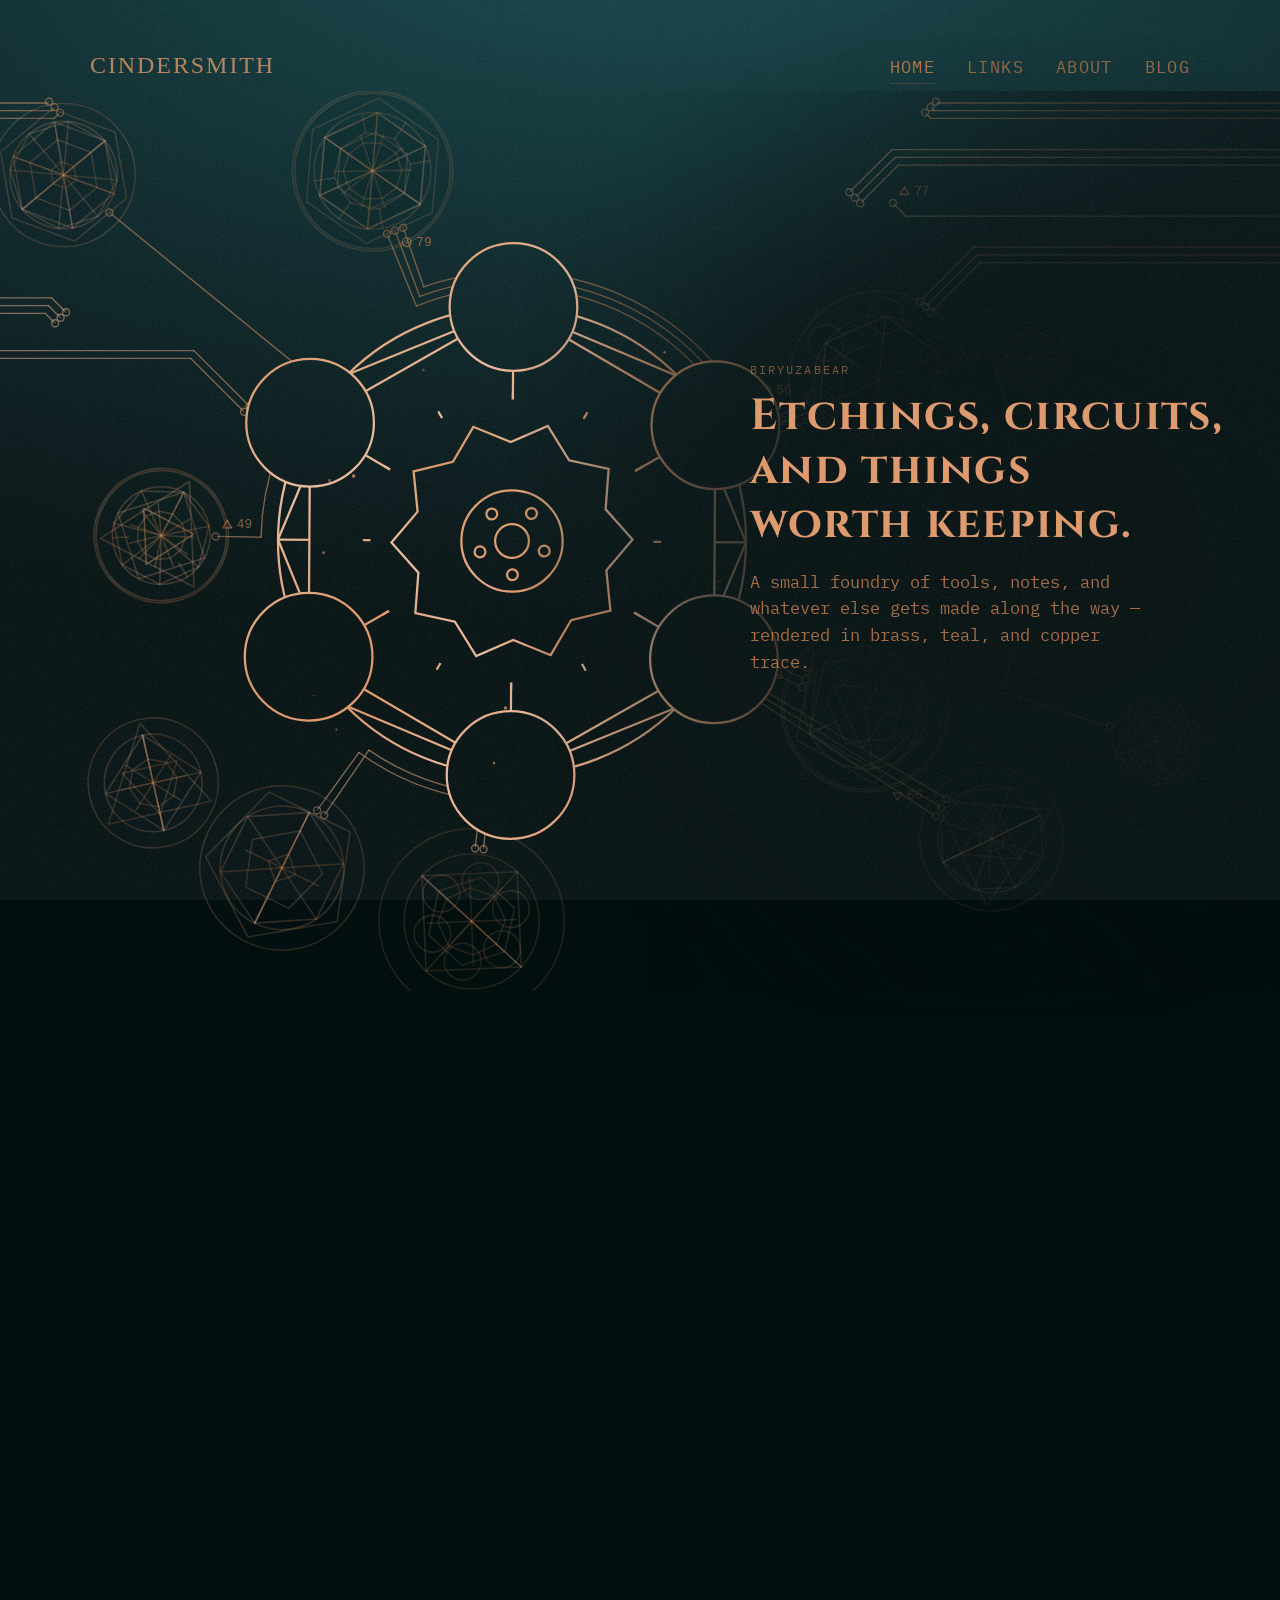
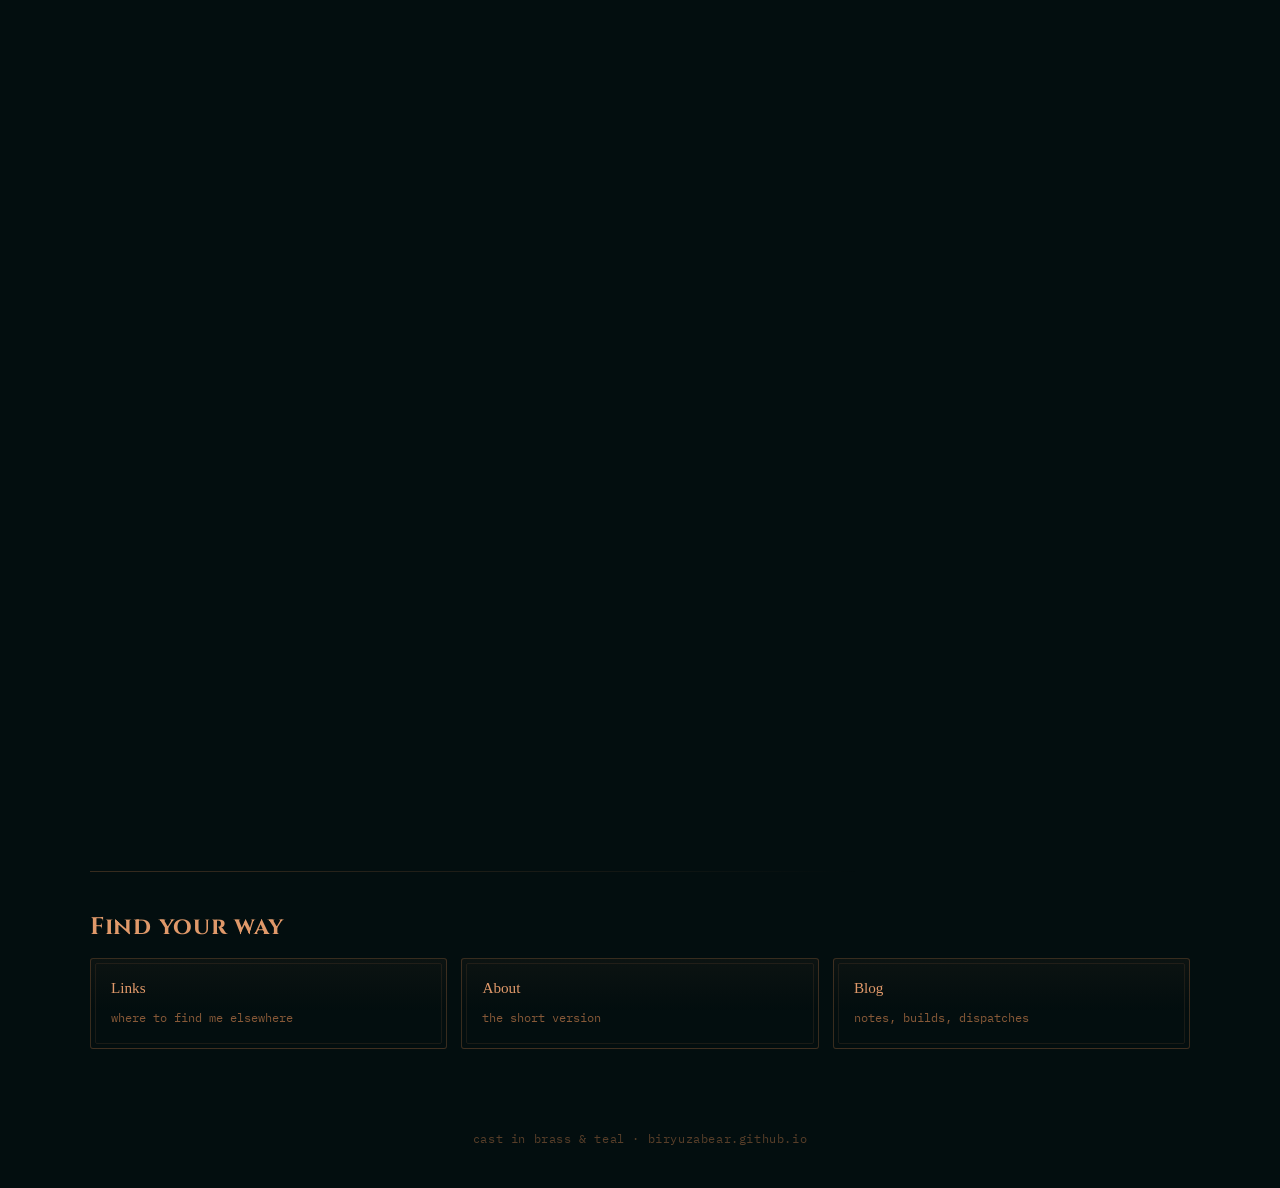
==== index.html @ c5524aaa "Add a blog post template and a worked example entry Post prose styles live in style.css so entries c" ====
<!doctype html>
<html lang="en">
<head>
<meta charset="utf-8">
<meta name="viewport" content="width=device-width, initial-scale=1">
<title>Cindersmith — biryuzabear</title>
<meta name="description" content="Personal site of biryuzabear — projects, links, and notes.">
<link rel="preconnect" href="https://fonts.googleapis.com">
<link rel="preconnect" href="https://fonts.gstatic.com" crossorigin>
<link href="https://fonts.googleapis.com/css2?family=Cinzel:wght@500;700&family=IBM+Plex+Mono:wght@400;500&display=swap" rel="stylesheet">
<link rel="stylesheet" href="assets/style.css?v=14">
<style>
  /* The stage is taller than the viewport and the plate sticks inside it, so
     there is room to scroll the animation in place before the page moves on. */
  .hero-stage {
    min-height: 210vh;
    margin: 0 calc(var(--gap) * -1);
    padding: 0 var(--gap);
  }
  .hero-wrap {
    position: sticky;
    top: 0;
    display: flex;
    flex-direction: column;
    justify-content: center;
    min-height: 100svh;
    padding-bottom: 1rem;
    gap: 0;
  }
  .hero {
    position: relative;
    height: min(46vh, 380px);
    margin: 0 calc(var(--gap) * -1) 0.25rem;
    order: -1;
  }
  .hero canvas { width: 100%; height: 100%; display: block; }
  .grid {
    display: grid;
    grid-template-columns: repeat(auto-fit, minmax(150px, 1fr));
    gap: 0.9rem;
    margin-top: 1rem;
  }
  .grid a.plate {
    text-decoration: none;
    color: var(--ink);
    display: block;
  }
  .grid a.plate .k {
    font-family: var(--font-display);
    color: var(--highlight);
    font-size: 0.95rem;
    display: block;
    margin-bottom: 0.25rem;
  }
  .grid a.plate .d {
    font-size: 0.78rem;
    opacity: 0.7;
  }

  @media (min-width: 900px) {
    /* The plate spans the full viewport width and the text sits on top of it,
       so the field reads as the page's ground, not a picture in a box. */
    .hero-stage {
      min-height: 260vh;
      margin: 0 calc(50% - 50vw);
      padding: 0;
    }
    .hero-wrap {
      position: sticky;
      top: 0;
      display: block;
      height: 100vh;
      min-height: 0;
      margin: 0;
      padding: 0 calc(50vw - var(--max-w) / 2);
    }
    .hero {
      order: 0;
      position: absolute;
      inset: 0;
      height: auto;
      margin: 0;
    }
    .hero::after {
      content: "";
      position: absolute;
      inset: 0;
      background: linear-gradient(90deg,
        rgba(3, 14, 15, 0) 50%,
        rgba(3, 14, 15, 0.18) 68%,
        rgba(3, 14, 15, 0.42) 80%,
        rgba(3, 14, 15, 0.62) 90%,
        rgba(3, 14, 15, 0.72) 100%);
      pointer-events: none;
    }
    .hero-text {
      position: relative;
      isolation: isolate;
      max-width: 30rem;
      margin-left: auto;
      padding: 30vh 0;
    }
    .hero-text::before {
      content: "";
      position: absolute;
      /* The box is deliberately far larger than the copy so the ellipse can
         reach full transparency inside it — otherwise the box edge clips the
         falloff and the scrim reads as a rectangle. */
      inset: -6vh -14rem;
      z-index: -1;
      pointer-events: none;
      background: radial-gradient(ellipse 62% 56% at 50% 50%,
        rgba(3, 14, 15, 0.95) 0%,
        rgba(3, 14, 15, 0.9) 32%,
        rgba(3, 14, 15, 0.62) 52%,
        rgba(3, 14, 15, 0.3) 68%,
        rgba(3, 14, 15, 0.1) 82%,
        rgba(3, 14, 15, 0) 94%);
    }
    h1 { font-size: clamp(2.2rem, 3.4vw, 3.2rem); }
    .lede { max-width: 40ch; font-size: 1.05rem; }
    .grid { grid-template-columns: repeat(3, 1fr); }
  }
</style>
</head>
<body>
<nav class="site-nav">
  <a class="mark" href="index.html">CINDERSMITH</a>
  <ul>
    <li><a href="index.html" aria-current="page">Home</a></li>
    <li><a href="links.html">Links</a></li>
    <li><a href="about.html">About</a></li>
    <li><a href="blog/index.html">Blog</a></li>
  </ul>
</nav>

<main>
  <div class="hero-stage" id="heroStage">
  <div class="hero-wrap">
    <div class="hero"><canvas id="sigilCanvas"></canvas></div>
    <div class="hero-text">
      <p class="eyebrow">biryuzabear</p>
      <h1>Etchings, circuits, and things worth keeping.</h1>
      <p class="lede">A small foundry of tools, notes, and whatever else gets made along the way — rendered in brass, teal, and copper trace.</p>
    </div>
  </div>
  </div>

  <hr class="trace-rule">

  <h2>Find your way</h2>
  <div class="grid">
    <a class="plate" href="links.html"><span class="k">Links</span><span class="d">where to find me elsewhere</span></a>
    <a class="plate" href="about.html"><span class="k">About</span><span class="d">the short version</span></a>
    <a class="plate" href="blog/index.html"><span class="k">Blog</span><span class="d">notes, builds, dispatches</span></a>
  </div>
</main>

<footer class="site-foot">cast in brass &amp; teal · biryuzabear.github.io</footer>

<script src="assets/sigil.js?v=14"></script>
<script>
  const canvas = document.getElementById("sigilCanvas");
  const seed = Math.floor(Math.random() * 100000);
  const styles = getComputedStyle(document.documentElement);
  const ink = styles.getPropertyValue("--ink").trim();
  const highlight = styles.getPropertyValue("--highlight").trim();
  Cindersmith.createSigilField(canvas, (w) => {
    const wide = w >= 900;
    return {
      seed, ink, highlight,
      satellites: wide ? 7 : 6,
      scatter: wide ? 5 : 2,
      edges: wide ? 7 : 4,
      labels: wide ? 9 : 5,
      coreScale: wide ? 0.26 : 0.28,
      cxFrac: wide ? 0.4 : 0.5,
    };
  }, {
    stage: document.getElementById("heroStage"),
    turns: () => (window.innerWidth >= 900 ? 2 : 1),
  });
</script>
</body>
</html>
---- assets/style.css ----
@font-face {
  font-family: "Cinzel";
  src: local("Cinzel");
  font-display: swap;
}

:root {
  --ink: #c17a4a;
  --paper: #0d3438;
  --void: #061a1c;
  --backdrop: #030e0f;
  --highlight: #e0996a;
  --line: rgba(193, 122, 74, 0.28);
  --font-display: "Cinzel", "Iowan Old Style", Georgia, serif;
  --font-mono: "IBM Plex Mono", ui-monospace, "SF Mono", Menlo, monospace;
  --max-w: 780px;
  --gap: clamp(1.25rem, 4vw, 2.5rem);
}

@media (min-width: 900px) {
  :root { --max-w: 1180px; }
  body { font-size: 17px; }
}

* { box-sizing: border-box; }

html {
  background: var(--backdrop);
}

body {
  margin: 0;
  min-height: 100vh;
  color: var(--ink);
  font-family: var(--font-mono);
  font-size: 16px;
  line-height: 1.6;
}

main {
  max-width: var(--max-w);
  margin: 0 auto;
  padding: 0 var(--gap) calc(var(--gap) * 2);
}

a {
  color: var(--highlight);
  text-decoration-color: var(--line);
  text-underline-offset: 3px;
}
a:hover, a:focus-visible { text-decoration-color: var(--highlight); }

/* ---- nav ---- */
.site-nav {
  max-width: var(--max-w);
  margin: 0 auto;
  padding: var(--gap) var(--gap) 0;
  display: flex;
  align-items: baseline;
  justify-content: space-between;
  gap: 1rem;
  flex-wrap: wrap;
}
.site-nav .mark {
  font-family: var(--font-display);
  font-size: 1.35rem;
  letter-spacing: 0.08em;
  color: var(--highlight);
  text-decoration: none;
  white-space: nowrap;
}
.site-nav ul {
  display: flex;
  gap: 1.6rem;
  list-style: none;
  margin: 0;
  padding: 0;
  flex-wrap: wrap;
}
.site-nav a {
  font-size: 1rem;
  letter-spacing: 0.08em;
  text-transform: uppercase;
  text-decoration: none;
  color: var(--ink);
  opacity: 0.8;
  border-bottom: 1px solid transparent;
  padding: 0.35rem 0;
}
@media (min-width: 900px) {
  .site-nav .mark { font-size: 1.5rem; }
  .site-nav a { font-size: 1.05rem; }
  .site-nav ul { gap: 2rem; }
}
.site-nav a:hover, .site-nav a[aria-current="page"] {
  opacity: 1;
  border-bottom-color: var(--line);
}

/* ---- headings ---- */
h1, h2, h3 {
  font-family: var(--font-display);
  color: var(--highlight);
  letter-spacing: 0.03em;
  line-height: 1.25;
  text-wrap: balance;
}
h1 { font-size: clamp(1.7rem, 6vw, 2.6rem); margin: 0 0 0.4rem; }
h2 { font-size: clamp(1.15rem, 4vw, 1.5rem); margin: 2.5rem 0 0.75rem; }

.eyebrow {
  font-size: 0.72rem;
  letter-spacing: 0.18em;
  text-transform: uppercase;
  color: var(--ink);
  opacity: 0.6;
  margin: 0 0 0.6rem;
}

.lede {
  color: var(--ink);
  opacity: 0.85;
  max-width: 46ch;
}

/* ---- etched divider ---- */
.trace-rule {
  border: 0;
  height: 1px;
  margin: 2.5rem 0;
  background: linear-gradient(90deg, var(--line) 0%, transparent 70%);
}

/* ---- plate: shared card surface ---- */
.plate {
  position: relative;
  border: 1px solid var(--line);
  border-radius: 3px;
  padding: 1.1rem 1.25rem;
  background: linear-gradient(180deg, rgba(193,122,74,0.05), transparent 60%);
}
.plate::before {
  content: "";
  position: absolute;
  inset: 4px;
  border: 1px solid rgba(193,122,74,0.12);
  border-radius: 2px;
  pointer-events: none;
}

/* ---- post: shared by every entry in blog/ ---- */
.post-meta {
  font-size: 0.72rem;
  letter-spacing: 0.14em;
  text-transform: uppercase;
  opacity: 0.5;
  margin: 0 0 0.6rem;
}
.post-dek {
  font-size: 1.02rem;
  opacity: 0.8;
  max-width: 52ch;
  margin: 0.6rem 0 0;
}

.post {
  max-width: 68ch;
  margin-top: 2rem;
}
.post p, .post ul, .post ol { margin: 0 0 1.1rem; opacity: 0.9; }
.post h2 { font-size: clamp(1.1rem, 3vw, 1.35rem); margin: 2.2rem 0 0.7rem; }
.post h3 { font-size: 1rem; margin: 1.8rem 0 0.5rem; }
.post ul, .post ol { padding-left: 1.2rem; }
.post li { margin-bottom: 0.35rem; }
.post strong { color: var(--highlight); font-weight: 500; }

.post blockquote {
  margin: 1.5rem 0;
  padding-left: 1.1rem;
  border-left: 1px solid var(--line);
  opacity: 0.75;
}
.post blockquote p:last-child { margin-bottom: 0; }

.post code {
  font-size: 0.85em;
  color: var(--highlight);
  background: rgba(193, 122, 74, 0.08);
  padding: 0.1em 0.36em;
  border-radius: 2px;
}
.post pre {
  margin: 1.4rem 0;
  padding: 1rem 1.1rem;
  overflow-x: auto;
  font-size: 0.8rem;
  line-height: 1.7;
  border: 1px solid var(--line);
  border-radius: 3px;
  background: rgba(6, 26, 28, 0.55);
}
.post pre code { background: none; padding: 0; color: var(--ink); }

.post figure { margin: 1.6rem 0; }
.post img { max-width: 100%; height: auto; display: block; border-radius: 3px; }
.post figcaption { font-size: 0.75rem; opacity: 0.5; margin-top: 0.5rem; }

.tags {
  display: flex;
  flex-wrap: wrap;
  gap: 0.5rem;
  list-style: none;
  margin: 2rem 0 0;
  padding: 0;
}
.tags li {
  font-size: 0.68rem;
  letter-spacing: 0.1em;
  text-transform: uppercase;
  border: 1px solid var(--line);
  border-radius: 2px;
  padding: 0.18rem 0.55rem;
  opacity: 0.65;
}

.post-foot {
  display: flex;
  justify-content: space-between;
  gap: 1rem;
  flex-wrap: wrap;
  margin-top: 2.5rem;
}
.post-foot a {
  font-size: 0.78rem;
  letter-spacing: 0.1em;
  text-transform: uppercase;
  text-decoration: none;
}

footer.site-foot {
  max-width: var(--max-w);
  margin: 0 auto;
  padding: 0 var(--gap) var(--gap);
  font-size: 0.75rem;
  letter-spacing: 0.05em;
  color: var(--ink);
  opacity: 0.45;
  text-align: center;
}

@media (max-width: 480px) {
  .site-nav { padding-top: 1.25rem; }
  .site-nav ul { gap: 0.9rem; }
}

/* Ground and grain are both fixed layers rather than body backgrounds:
   `background-attachment: fixed` is unreliable on iOS Safari, and a blend mode
   with no backdrop to composite against paints a flat rectangle. */
body::before {
  content: "";
  position: fixed;
  inset: 0;
  z-index: -1;
  pointer-events: none;
  background:
    radial-gradient(ellipse 140% 90% at 50% -10%,
      #12484d 0%,
      var(--paper) 26%,
      #092528 46%,
      #061a1c 64%,
      var(--backdrop) 88%,
      var(--backdrop) 100%);
}

body::after {
  content: "";
  position: fixed;
  inset: 0;
  z-index: 60;
  pointer-events: none;
  opacity: 0.28;
  background-image: url("data:image/svg+xml,%3Csvg xmlns='http://www.w3.org/2000/svg' width='180' height='180'%3E%3Cfilter id='n'%3E%3CfeTurbulence type='fractalNoise' baseFrequency='0.85' numOctaves='3' stitchTiles='stitch'/%3E%3CfeColorMatrix type='saturate' values='0'/%3E%3C/filter%3E%3Crect width='180' height='180' filter='url(%23n)' opacity='0.42'/%3E%3C/svg%3E");
  background-size: 180px 180px;
}

@media (prefers-reduced-motion: reduce) {
  body::after { opacity: 0.22; }
}
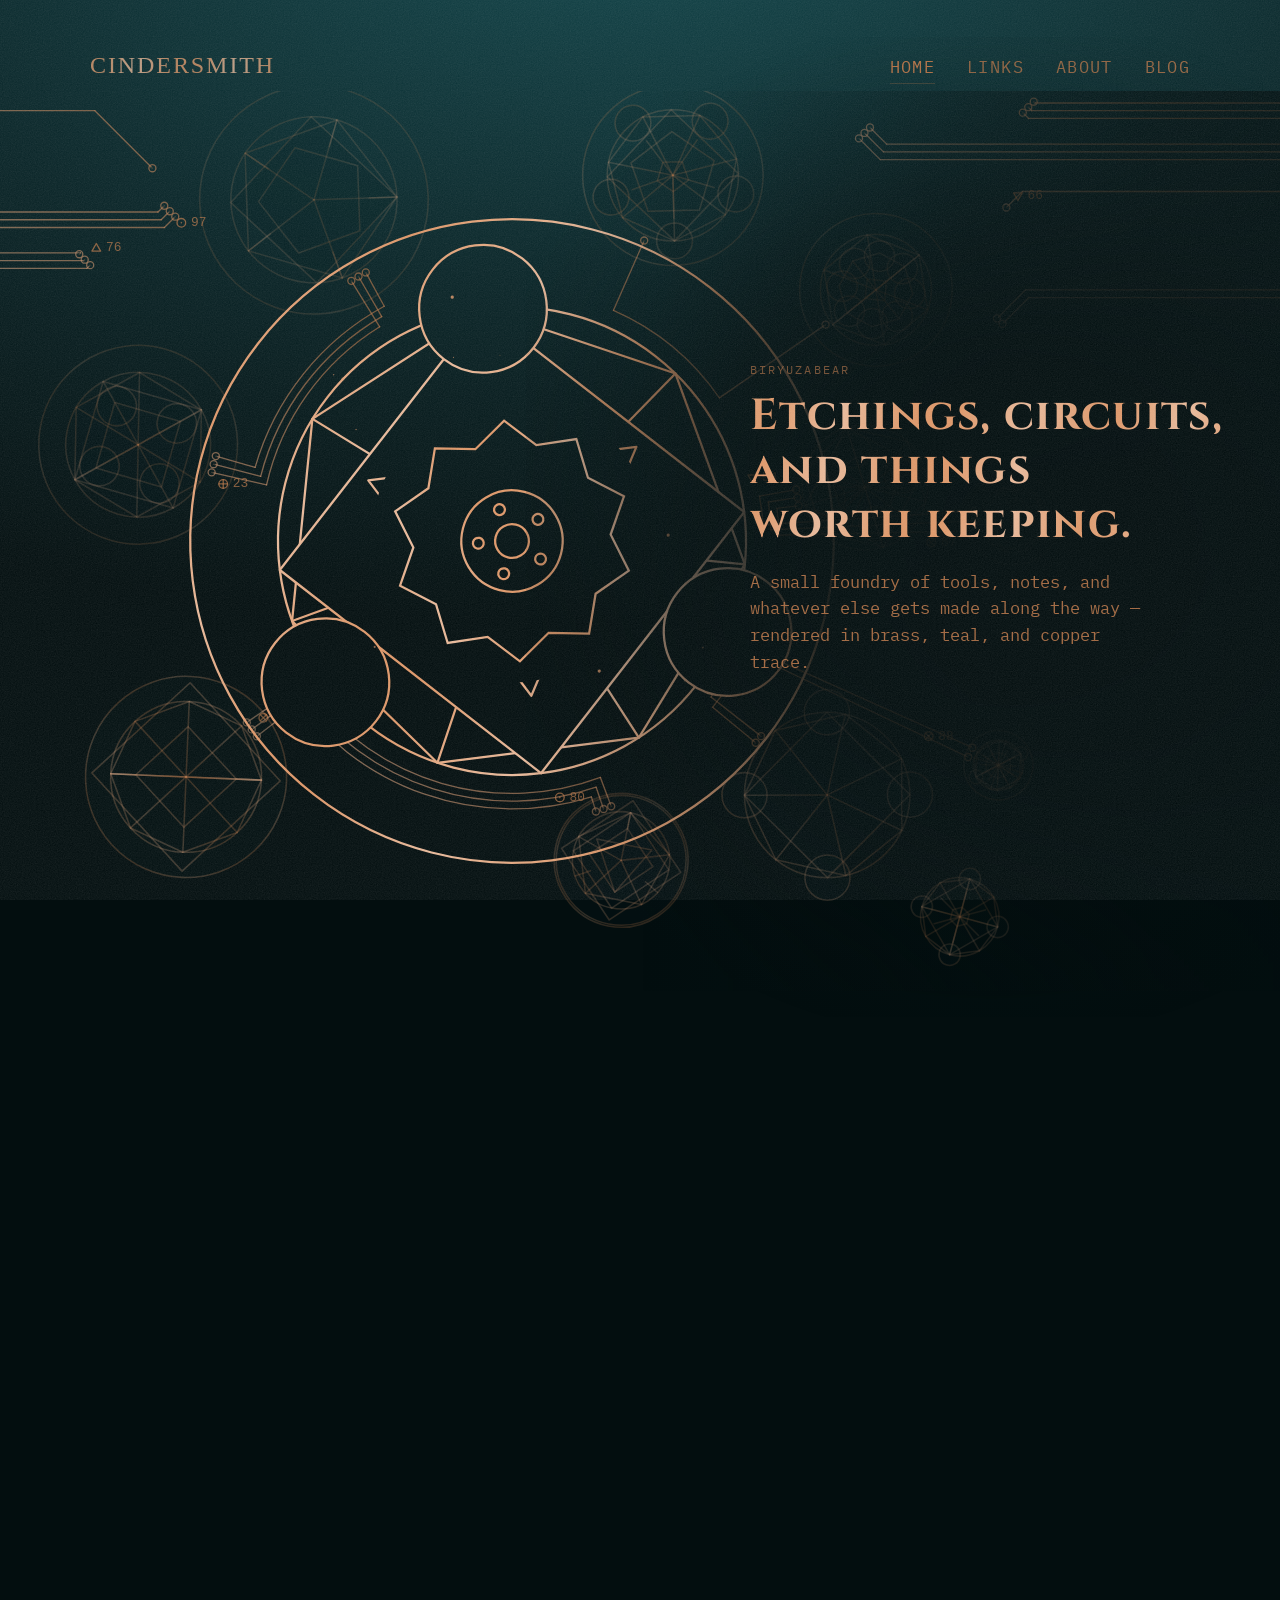
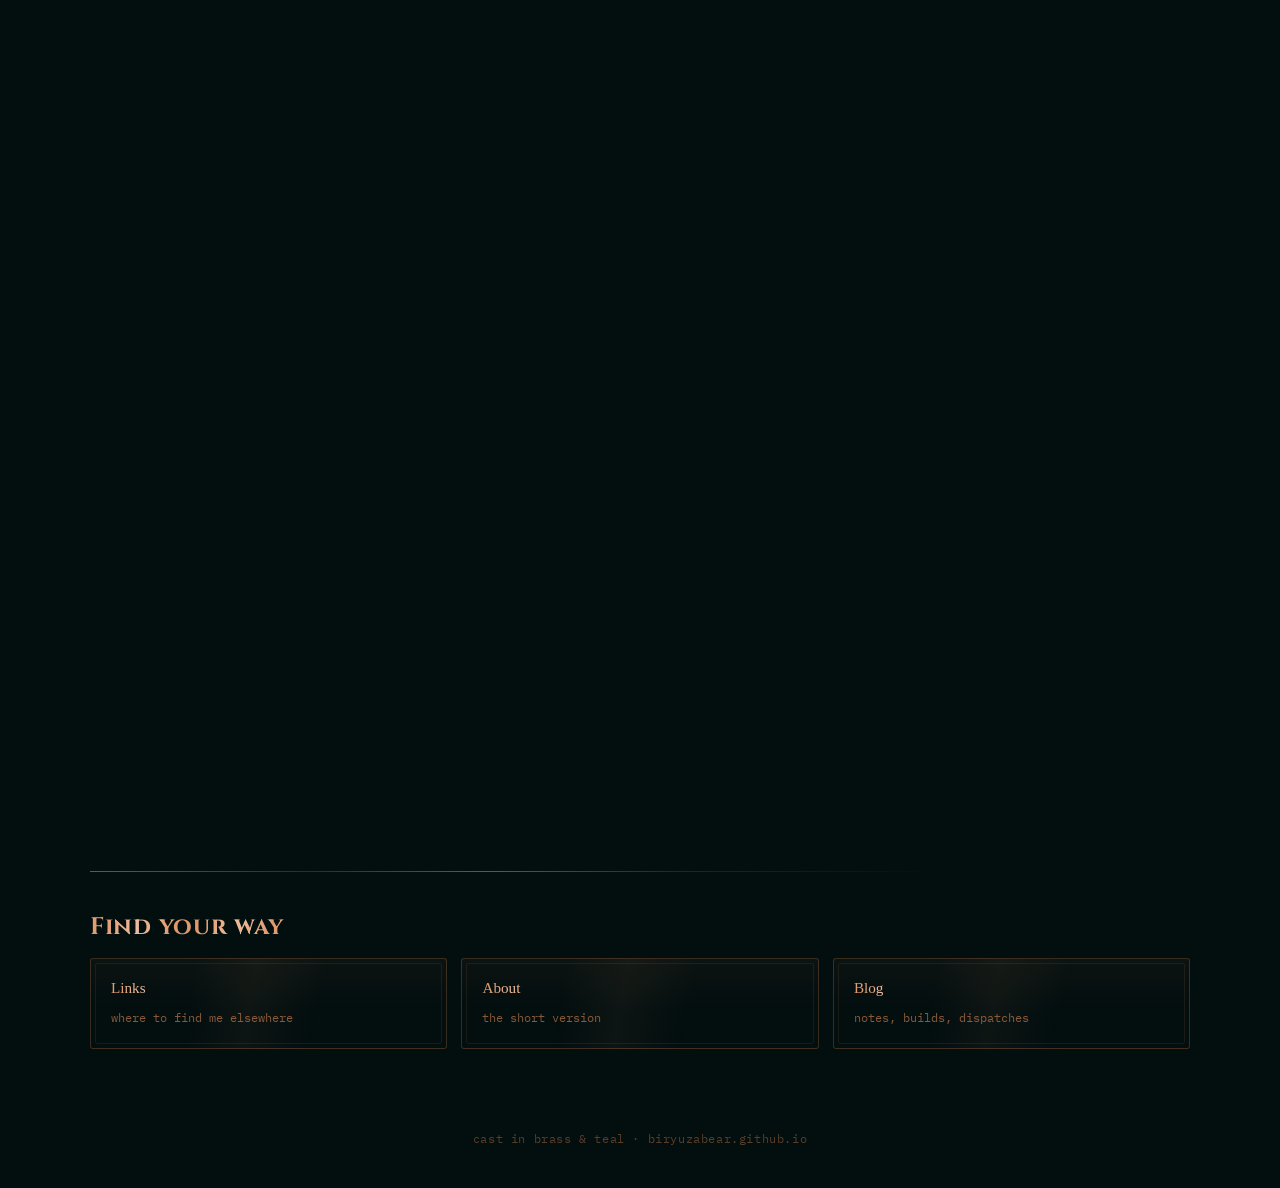
==== commit 2a49701b: "Give headings a metallic sheen, matching the sigil's own ramp h1/h2/h3, the nav mark, and .metal spa" ====
--- a/index.html
+++ b/index.html
@@ -8,7 +8,7 @@
 <link rel="preconnect" href="https://fonts.googleapis.com">
 <link rel="preconnect" href="https://fonts.gstatic.com" crossorigin>
 <link href="https://fonts.googleapis.com/css2?family=Cinzel:wght@500;700&family=IBM+Plex+Mono:wght@400;500&display=swap" rel="stylesheet">
-<link rel="stylesheet" href="assets/style.css?v=14">
+<link rel="stylesheet" href="assets/style.css?v=15">
 <style>
   /* The stage is taller than the viewport and the plate sticks inside it, so
      there is room to scroll the animation in place before the page moves on. */
@@ -47,7 +47,6 @@
   }
   .grid a.plate .k {
     font-family: var(--font-display);
-    color: var(--highlight);
     font-size: 0.95rem;
     display: block;
     margin-bottom: 0.25rem;
@@ -150,15 +149,15 @@
 
   <h2>Find your way</h2>
   <div class="grid">
-    <a class="plate" href="links.html"><span class="k">Links</span><span class="d">where to find me elsewhere</span></a>
-    <a class="plate" href="about.html"><span class="k">About</span><span class="d">the short version</span></a>
-    <a class="plate" href="blog/index.html"><span class="k">Blog</span><span class="d">notes, builds, dispatches</span></a>
+    <a class="plate" href="links.html"><span class="k metal">Links</span><span class="d">where to find me elsewhere</span></a>
+    <a class="plate" href="about.html"><span class="k metal">About</span><span class="d">the short version</span></a>
+    <a class="plate" href="blog/index.html"><span class="k metal">Blog</span><span class="d">notes, builds, dispatches</span></a>
   </div>
 </main>
 
 <footer class="site-foot">cast in brass &amp; teal · biryuzabear.github.io</footer>
 
-<script src="assets/sigil.js?v=14"></script>
+<script src="assets/sigil.js?v=15"></script>
 <script>
   const canvas = document.getElementById("sigilCanvas");
   const seed = Math.floor(Math.random() * 100000);
--- a/assets/style.css
+++ b/assets/style.css
@@ -15,6 +15,27 @@
   --font-mono: "IBM Plex Mono", ui-monospace, "SF Mono", Menlo, monospace;
   --max-w: 780px;
   --gap: clamp(1.25rem, 4vw, 2.5rem);
+
+  /* Same two-band ramp the canvas paints with (metallicGradient in sigil.js):
+     warm at the ends, the base colour between, a sheen at each band centre. */
+  --metal-highlight: linear-gradient(100deg,
+    rgb(227, 163, 121) 0%,
+    #e0996a 6.25%,
+    rgb(235, 188, 157) 25%,
+    #e0996a 43.75%,
+    #e0996a 56.25%,
+    rgb(235, 188, 157) 75%,
+    #e0996a 93.75%,
+    rgb(227, 163, 121) 100%);
+  --metal-ink: linear-gradient(100deg,
+    rgb(199, 134, 90) 0%,
+    #c17a4a 6.25%,
+    rgb(212, 162, 128) 25%,
+    #c17a4a 43.75%,
+    #c17a4a 56.25%,
+    rgb(212, 162, 128) 75%,
+    #c17a4a 93.75%,
+    rgb(199, 134, 90) 100%);
 }
 
 @media (min-width: 900px) {
@@ -105,6 +126,19 @@
   line-height: 1.25;
   text-wrap: balance;
 }
+
+/* The ramp is tiled at a type-relative width rather than stretched to the box,
+   so the sheen lands on the glyphs whether the heading is one word or a line. */
+@supports (background-clip: text) or (-webkit-background-clip: text) {
+  h1, h2, h3, .site-nav .mark, .metal {
+    background-image: var(--metal-highlight);
+    background-size: 8em 100%;
+    -webkit-background-clip: text;
+    background-clip: text;
+    color: transparent;
+  }
+  .metal-ink { background-image: var(--metal-ink); }
+}
 h1 { font-size: clamp(1.7rem, 6vw, 2.6rem); margin: 0 0 0.4rem; }
 h2 { font-size: clamp(1.15rem, 4vw, 1.5rem); margin: 2.5rem 0 0.75rem; }
 
@@ -128,7 +162,12 @@
   border: 0;
   height: 1px;
   margin: 2.5rem 0;
-  background: linear-gradient(90deg, var(--line) 0%, transparent 70%);
+  background: linear-gradient(90deg,
+    rgba(224, 153, 106, 0.5) 0%,
+    rgba(193, 122, 74, 0.26) 20%,
+    rgba(235, 188, 157, 0.42) 36%,
+    rgba(193, 122, 74, 0.2) 54%,
+    transparent 78%);
 }
 
 /* ---- plate: shared card surface ---- */
@@ -137,7 +176,9 @@
   border: 1px solid var(--line);
   border-radius: 3px;
   padding: 1.1rem 1.25rem;
-  background: linear-gradient(180deg, rgba(193,122,74,0.05), transparent 60%);
+  background:
+    linear-gradient(100deg, transparent 28%, rgba(224,153,106,0.05) 45%, transparent 64%),
+    linear-gradient(180deg, rgba(193,122,74,0.05), transparent 60%);
 }
 .plate::before {
   content: "";
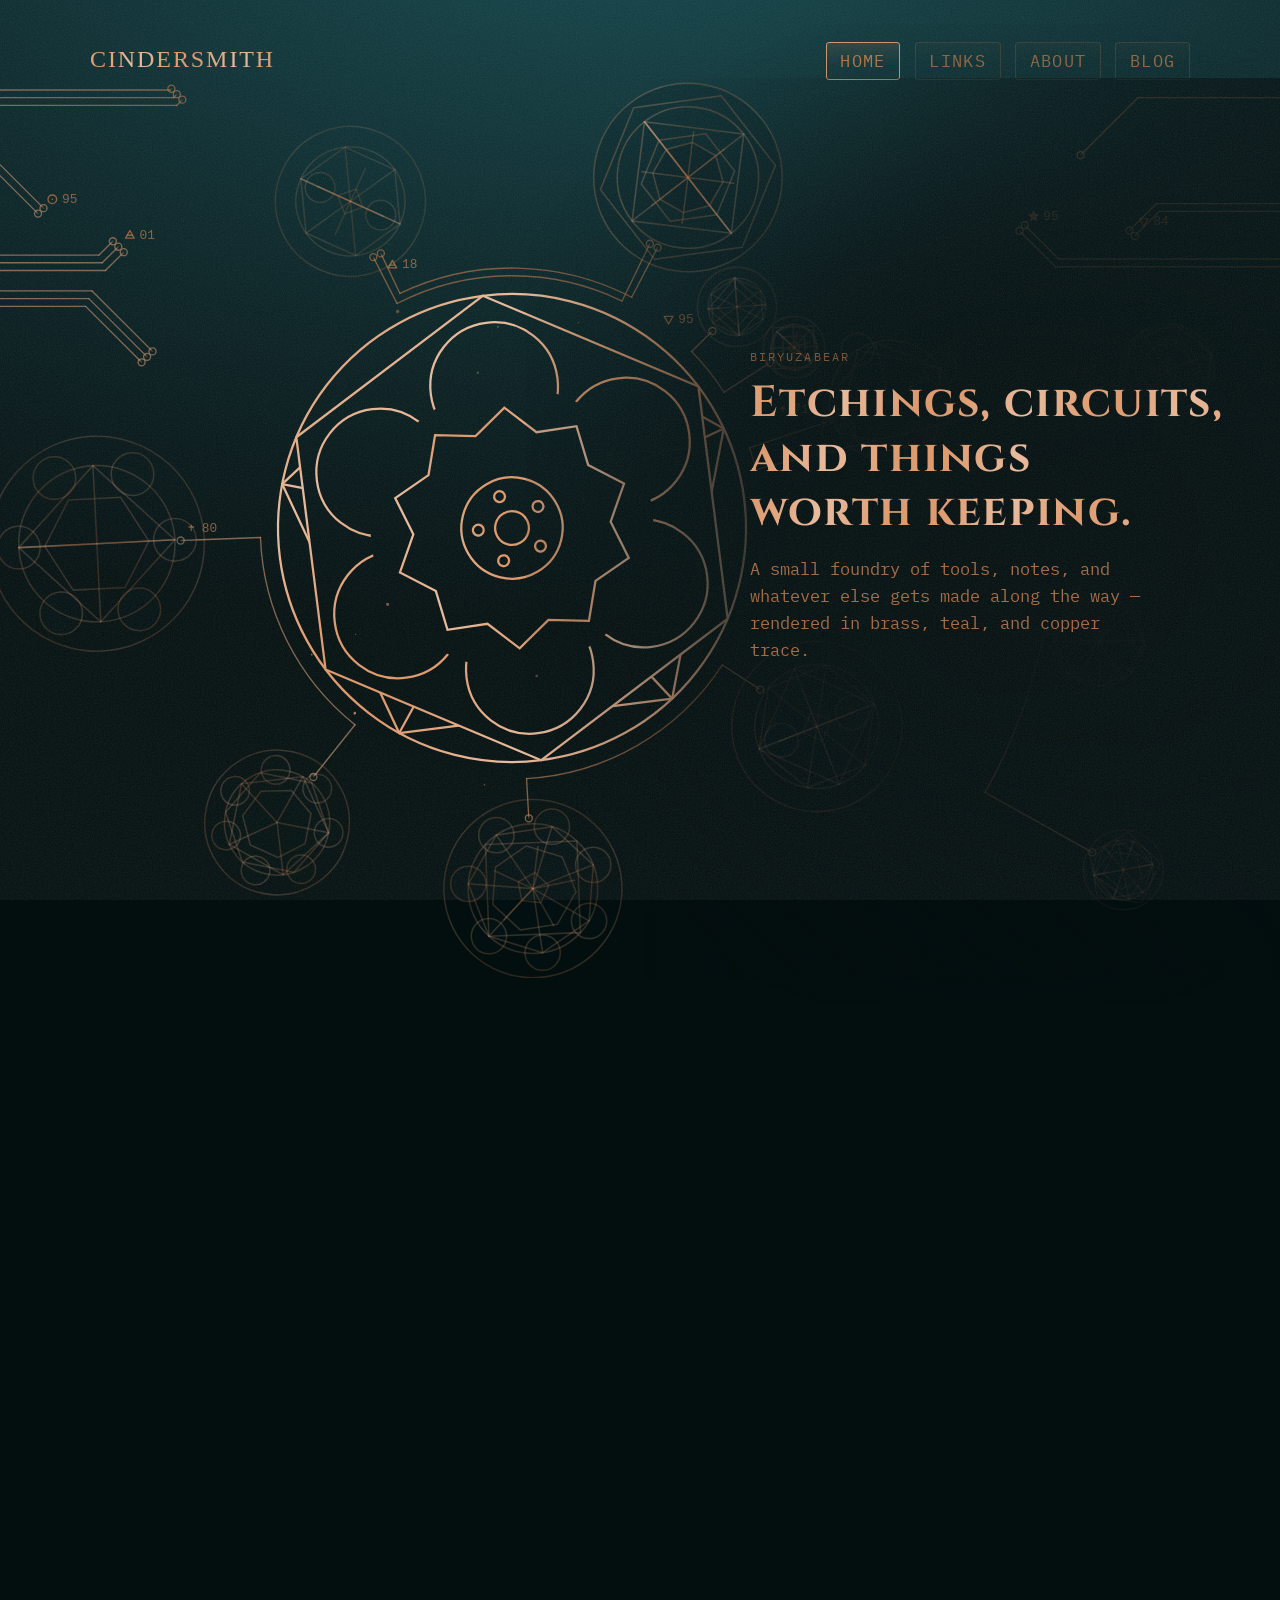
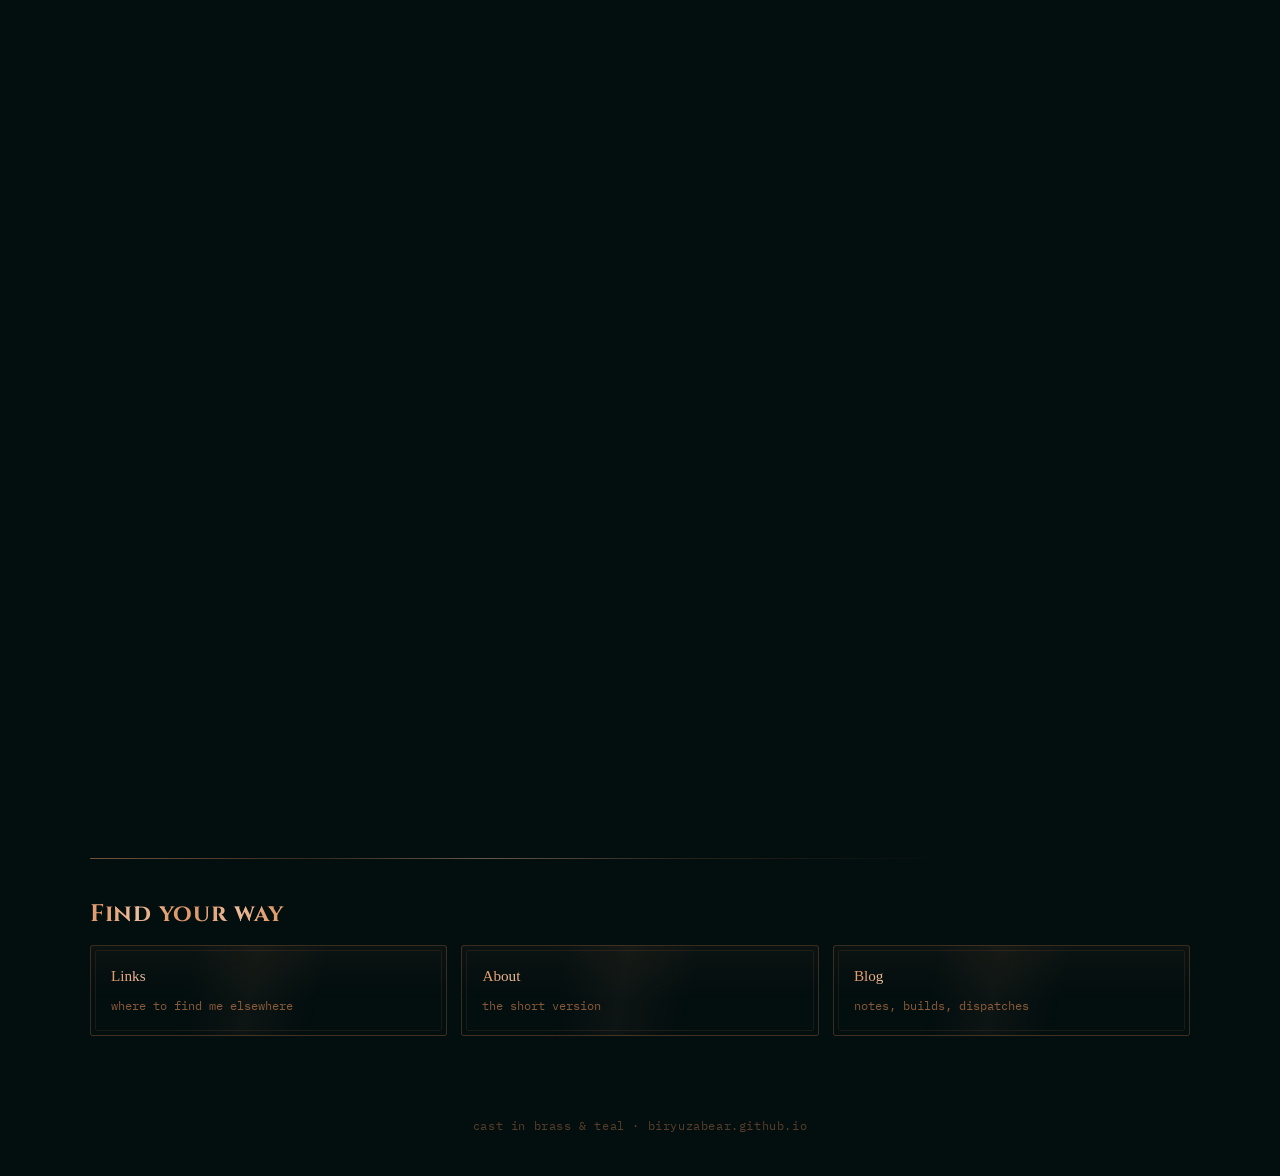
==== commit a2d808f0: "Box the nav links so they read as etched plate buttons They were nearly invisible against the ground" ====
--- a/index.html
+++ b/index.html
@@ -8,7 +8,7 @@
 <link rel="preconnect" href="https://fonts.googleapis.com">
 <link rel="preconnect" href="https://fonts.gstatic.com" crossorigin>
 <link href="https://fonts.googleapis.com/css2?family=Cinzel:wght@500;700&family=IBM+Plex+Mono:wght@400;500&display=swap" rel="stylesheet">
-<link rel="stylesheet" href="assets/style.css?v=15">
+<link rel="stylesheet" href="assets/style.css?v=16">
 <style>
   /* The stage is taller than the viewport and the plate sticks inside it, so
      there is room to scroll the animation in place before the page moves on. */
@@ -157,7 +157,7 @@
 
 <footer class="site-foot">cast in brass &amp; teal · biryuzabear.github.io</footer>
 
-<script src="assets/sigil.js?v=15"></script>
+<script src="assets/sigil.js?v=16"></script>
 <script>
   const canvas = document.getElementById("sigilCanvas");
   const seed = Math.floor(Math.random() * 100000);
--- a/assets/style.css
+++ b/assets/style.css
@@ -92,30 +92,33 @@
 }
 .site-nav ul {
   display: flex;
-  gap: 1.6rem;
+  gap: 0.6rem;
   list-style: none;
   margin: 0;
   padding: 0;
   flex-wrap: wrap;
 }
-.site-nav a {
+.site-nav ul a {
   font-size: 1rem;
   letter-spacing: 0.08em;
   text-transform: uppercase;
   text-decoration: none;
   color: var(--ink);
   opacity: 0.8;
-  border-bottom: 1px solid transparent;
-  padding: 0.35rem 0;
+  border: 1px solid var(--line);
+  border-radius: 3px;
+  padding: 0.4rem 0.7rem;
+  background: linear-gradient(180deg, rgba(193,122,74,0.06), transparent 65%);
 }
 @media (min-width: 900px) {
   .site-nav .mark { font-size: 1.5rem; }
-  .site-nav a { font-size: 1.05rem; }
-  .site-nav ul { gap: 2rem; }
-}
-.site-nav a:hover, .site-nav a[aria-current="page"] {
+  .site-nav ul a { font-size: 1.05rem; padding: 0.45rem 0.85rem; }
+  .site-nav ul { gap: 0.9rem; }
+}
+.site-nav ul a:hover, .site-nav ul a[aria-current="page"] {
   opacity: 1;
-  border-bottom-color: var(--line);
+  border-color: var(--highlight);
+  background: linear-gradient(180deg, rgba(224,153,106,0.14), transparent 65%);
 }
 
 /* ---- headings ---- */
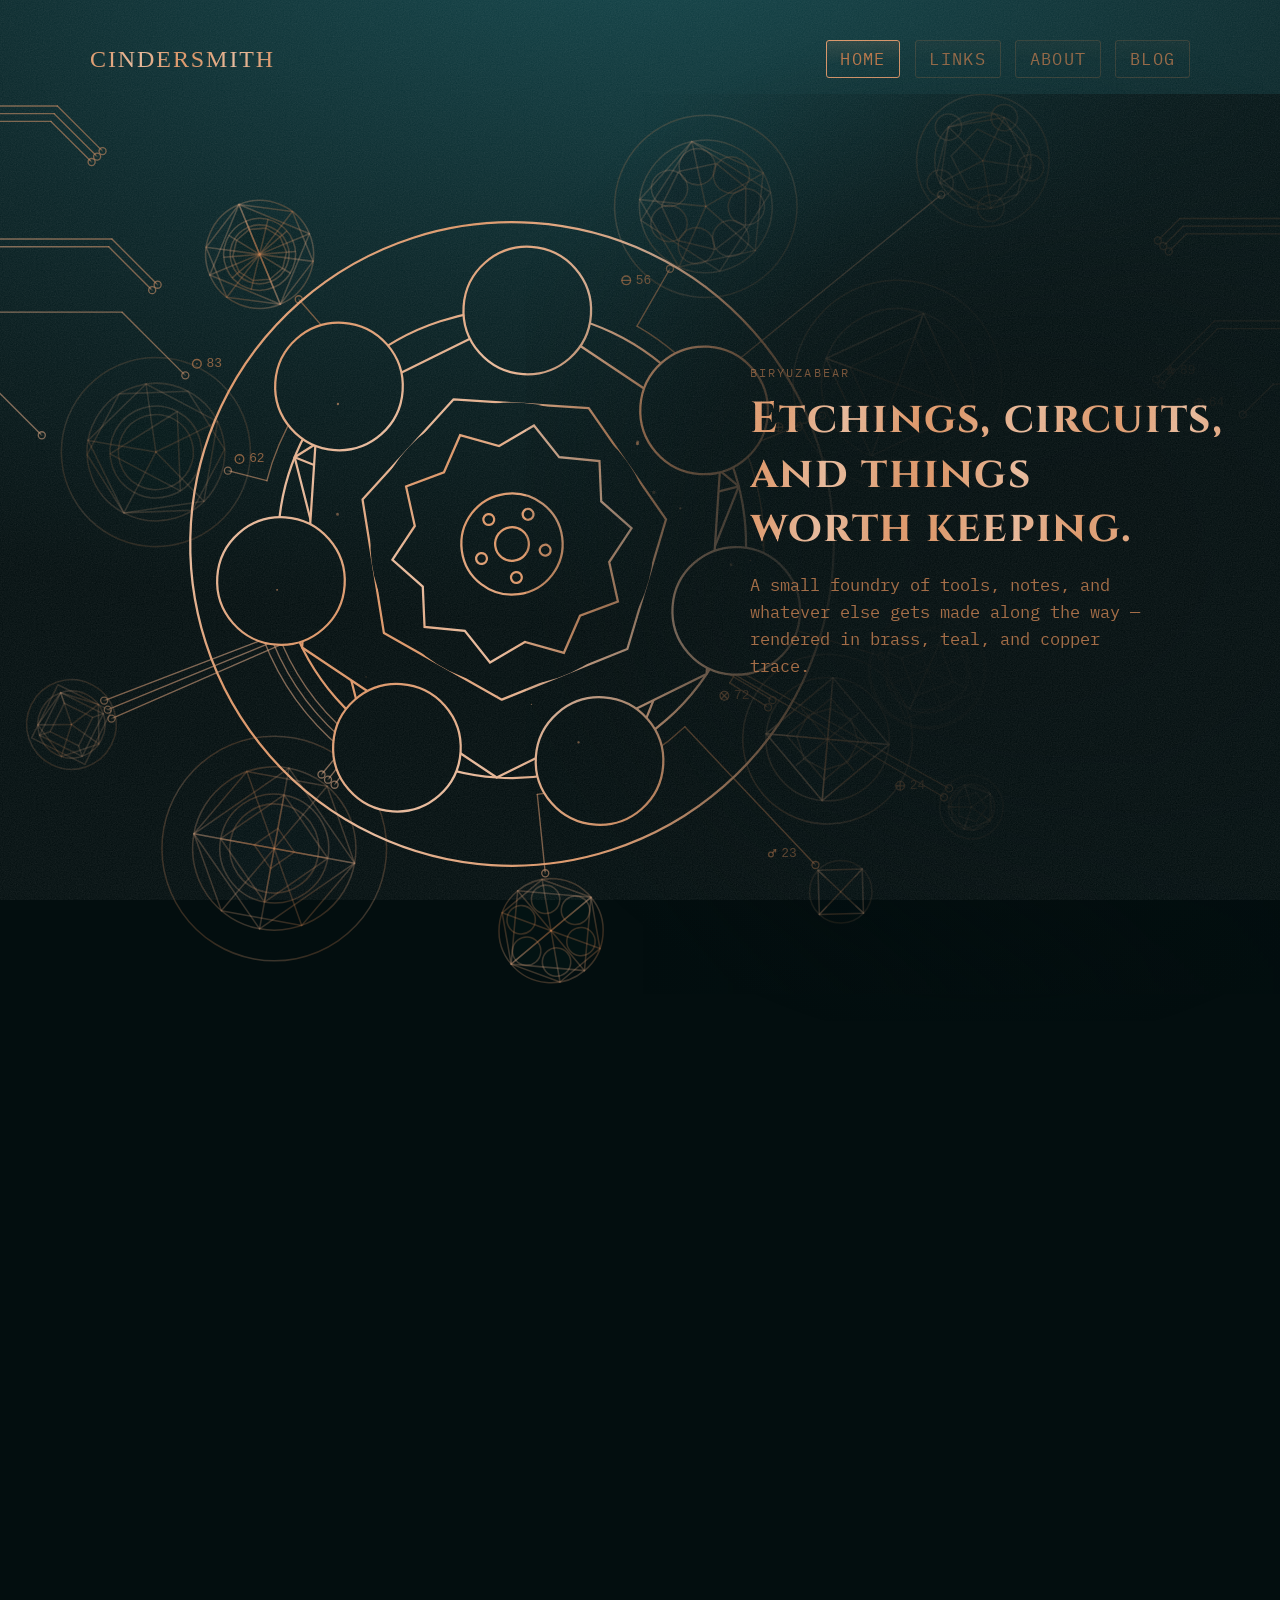
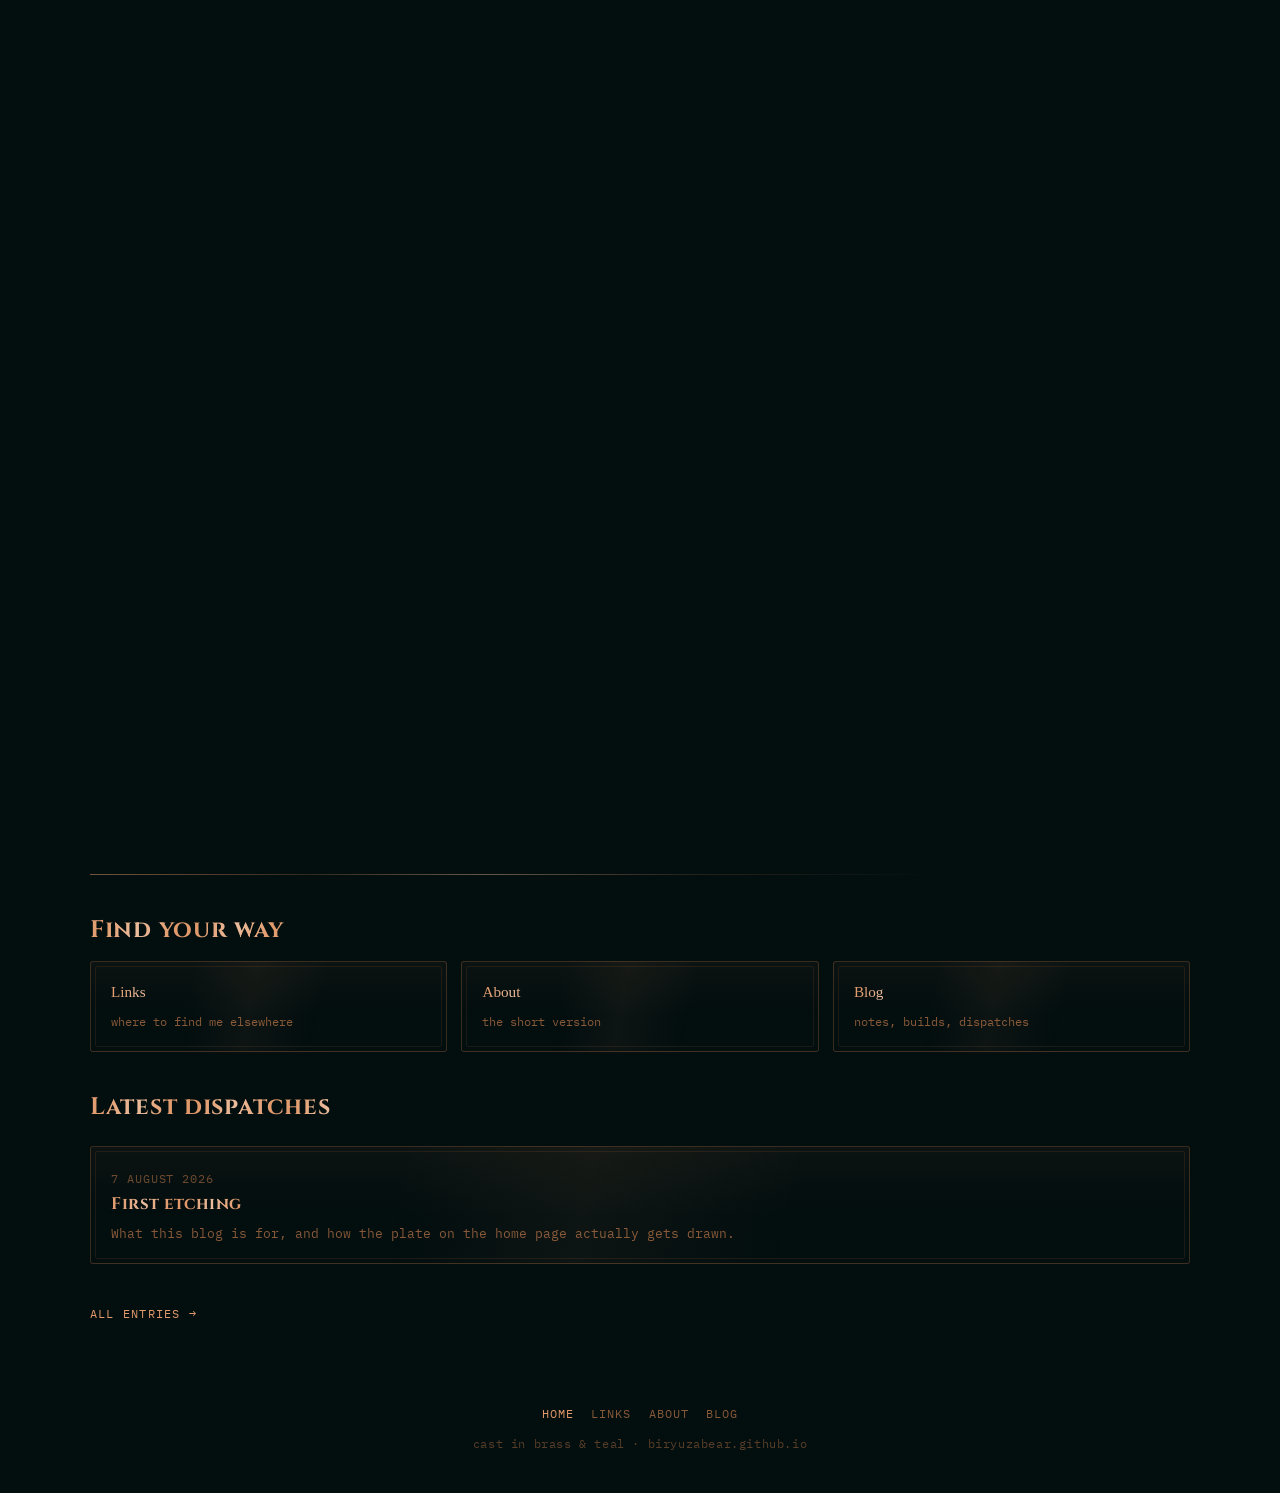
==== commit 5d4c621e: "Stop the site from dead-ending at the bottom of every page Add posts.json as the single source of tr" ====
--- a/index.html
+++ b/index.html
@@ -5,10 +5,18 @@
 <meta name="viewport" content="width=device-width, initial-scale=1">
 <title>Cindersmith — biryuzabear</title>
 <meta name="description" content="Personal site of biryuzabear — projects, links, and notes.">
+<link rel="icon" type="image/svg+xml" href="/favicon.svg">
+<meta property="og:type" content="website">
+<meta property="og:title" content="Cindersmith — biryuzabear">
+<meta property="og:description" content="Personal site of biryuzabear — projects, links, and notes.">
+<meta property="og:url" content="https://biryuzabear.github.io/">
+<meta name="twitter:card" content="summary">
+<meta name="twitter:title" content="Cindersmith — biryuzabear">
+<meta name="twitter:description" content="Personal site of biryuzabear — projects, links, and notes.">
 <link rel="preconnect" href="https://fonts.googleapis.com">
 <link rel="preconnect" href="https://fonts.gstatic.com" crossorigin>
 <link href="https://fonts.googleapis.com/css2?family=Cinzel:wght@500;700&family=IBM+Plex+Mono:wght@400;500&display=swap" rel="stylesheet">
-<link rel="stylesheet" href="assets/style.css?v=16">
+<link rel="stylesheet" href="assets/style.css?v=17">
 <style>
   /* The stage is taller than the viewport and the plate sticks inside it, so
      there is room to scroll the animation in place before the page moves on. */
@@ -153,11 +161,29 @@
     <a class="plate" href="about.html"><span class="k metal">About</span><span class="d">the short version</span></a>
     <a class="plate" href="blog/index.html"><span class="k metal">Blog</span><span class="d">notes, builds, dispatches</span></a>
   </div>
+
+  <h2>Latest dispatches</h2>
+  <div class="entries" id="latestPosts"></div>
+  <div class="post-foot">
+    <a href="blog/index.html">All entries &rarr;</a>
+  </div>
 </main>
 
-<footer class="site-foot">cast in brass &amp; teal · biryuzabear.github.io</footer>
-
-<script src="assets/sigil.js?v=16"></script>
+<footer class="site-foot">
+  <nav class="foot-nav" aria-label="Footer">
+    <a href="index.html" aria-current="page">Home</a>
+    <a href="links.html">Links</a>
+    <a href="about.html">About</a>
+    <a href="blog/index.html">Blog</a>
+  </nav>
+  <p class="foot-line">cast in brass &amp; teal · biryuzabear.github.io</p>
+</footer>
+
+<script src="assets/posts.js?v=17"></script>
+<script>
+  Cindersmith.renderEntries(document.getElementById("latestPosts"), { jsonUrl: "posts.json", hrefPrefix: "blog/", limit: 3 });
+</script>
+<script src="assets/sigil.js?v=17"></script>
 <script>
   const canvas = document.getElementById("sigilCanvas");
   const seed = Math.floor(Math.random() * 100000);
--- a/assets/style.css
+++ b/assets/style.css
@@ -75,9 +75,9 @@
 .site-nav {
   max-width: var(--max-w);
   margin: 0 auto;
-  padding: var(--gap) var(--gap) 0;
-  display: flex;
-  align-items: baseline;
+  padding: var(--gap) var(--gap) 1rem;
+  display: flex;
+  align-items: center;
   justify-content: space-between;
   gap: 1rem;
   flex-wrap: wrap;
@@ -281,15 +281,46 @@
   text-decoration: none;
 }
 
+/* ---- entries: post-listing card, shared by the blog index and the
+   homepage's latest-dispatches strip ---- */
+.entries { display: flex; flex-direction: column; gap: 0.9rem; margin-top: 1.5rem; }
+.entry { text-decoration: none; color: var(--ink); display: block; }
+.entry .date { font-size: 0.72rem; letter-spacing: 0.08em; opacity: 0.55; text-transform: uppercase; }
+.entry h3 { margin: 0.2rem 0 0.3rem; font-size: 1.05rem; }
+.entry .dek { font-size: 0.82rem; opacity: 0.7; }
+.empty { opacity: 0.55; font-size: 0.85rem; }
+
 footer.site-foot {
   max-width: var(--max-w);
   margin: 0 auto;
   padding: 0 var(--gap) var(--gap);
+  text-align: center;
+}
+.foot-nav {
+  display: flex;
+  justify-content: center;
+  gap: 1.1rem;
+  flex-wrap: wrap;
+  margin-bottom: 0.7rem;
+}
+.foot-nav a {
+  font-size: 0.75rem;
+  letter-spacing: 0.08em;
+  text-transform: uppercase;
+  text-decoration: none;
+  color: var(--ink);
+  opacity: 0.7;
+}
+.foot-nav a:hover, .foot-nav a[aria-current="page"] {
+  opacity: 1;
+  color: var(--highlight);
+}
+.foot-line {
+  margin: 0;
   font-size: 0.75rem;
   letter-spacing: 0.05em;
   color: var(--ink);
   opacity: 0.45;
-  text-align: center;
 }
 
 @media (max-width: 480px) {
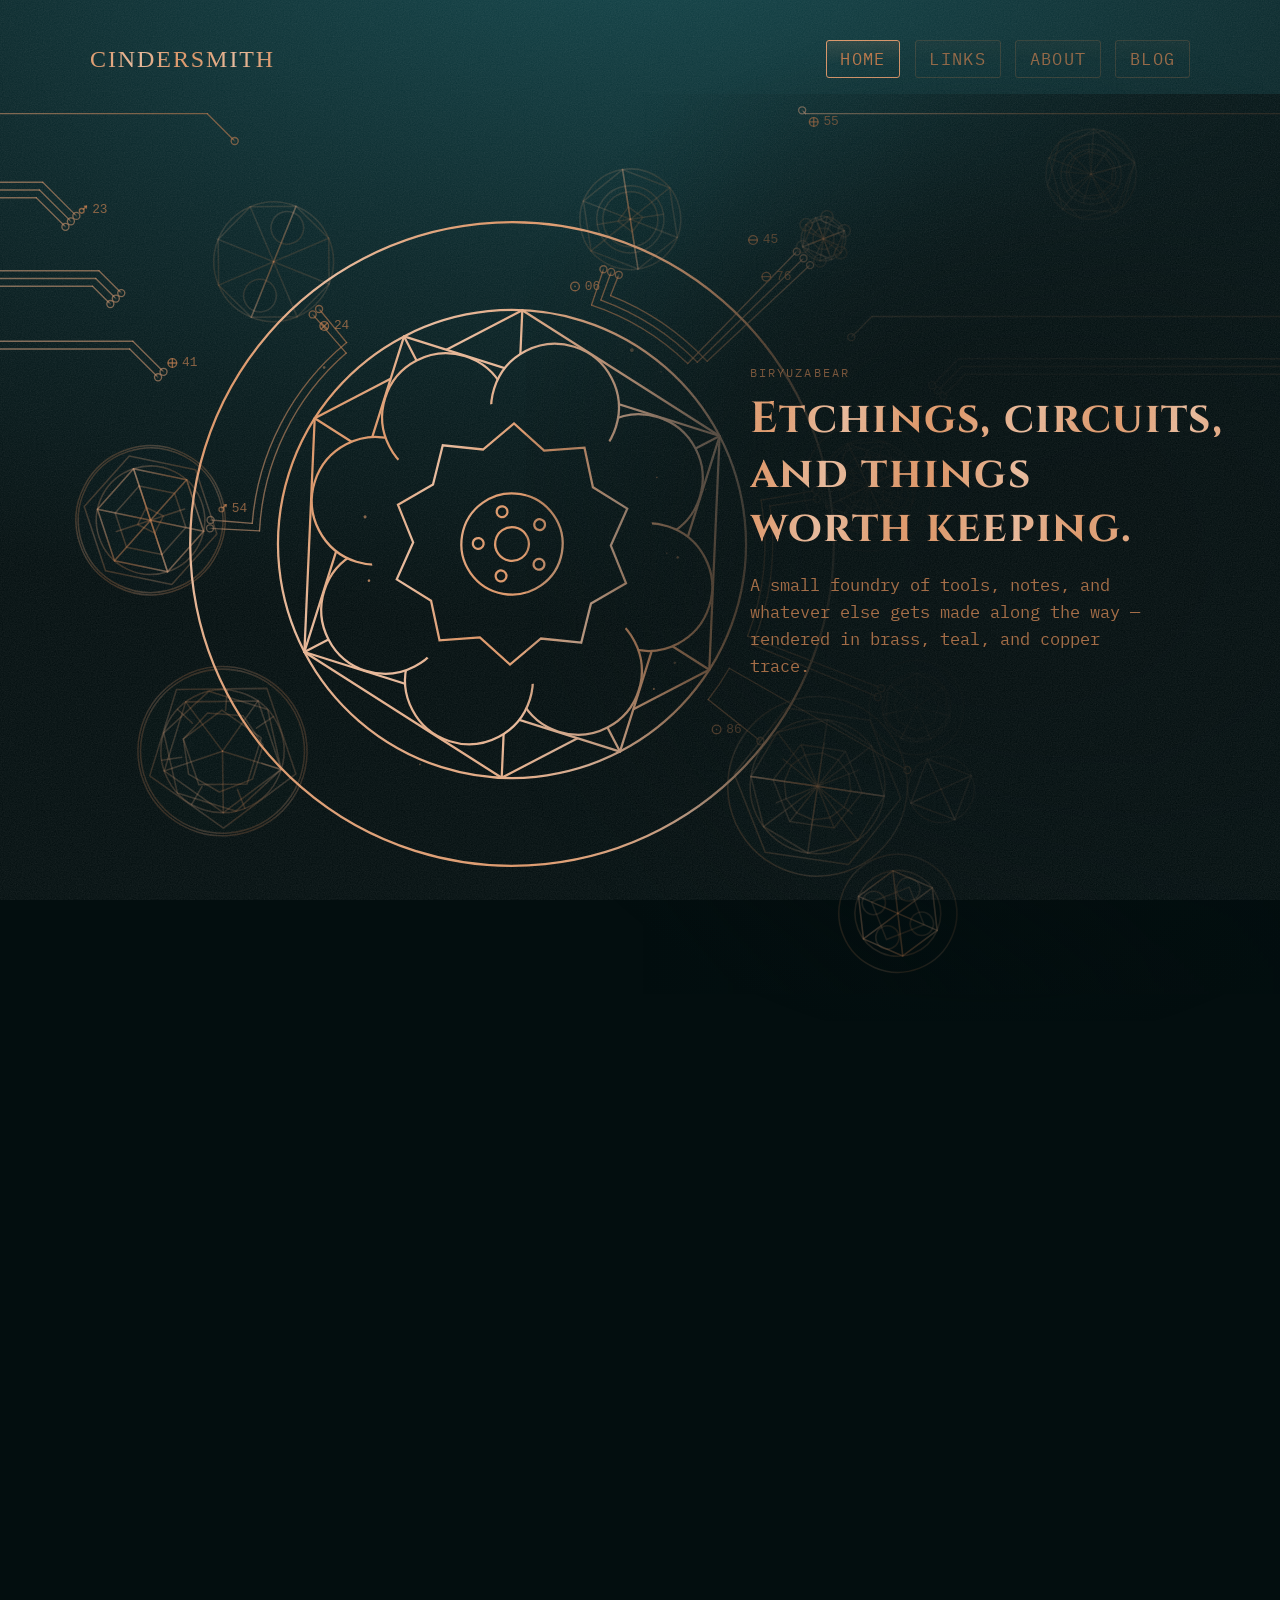
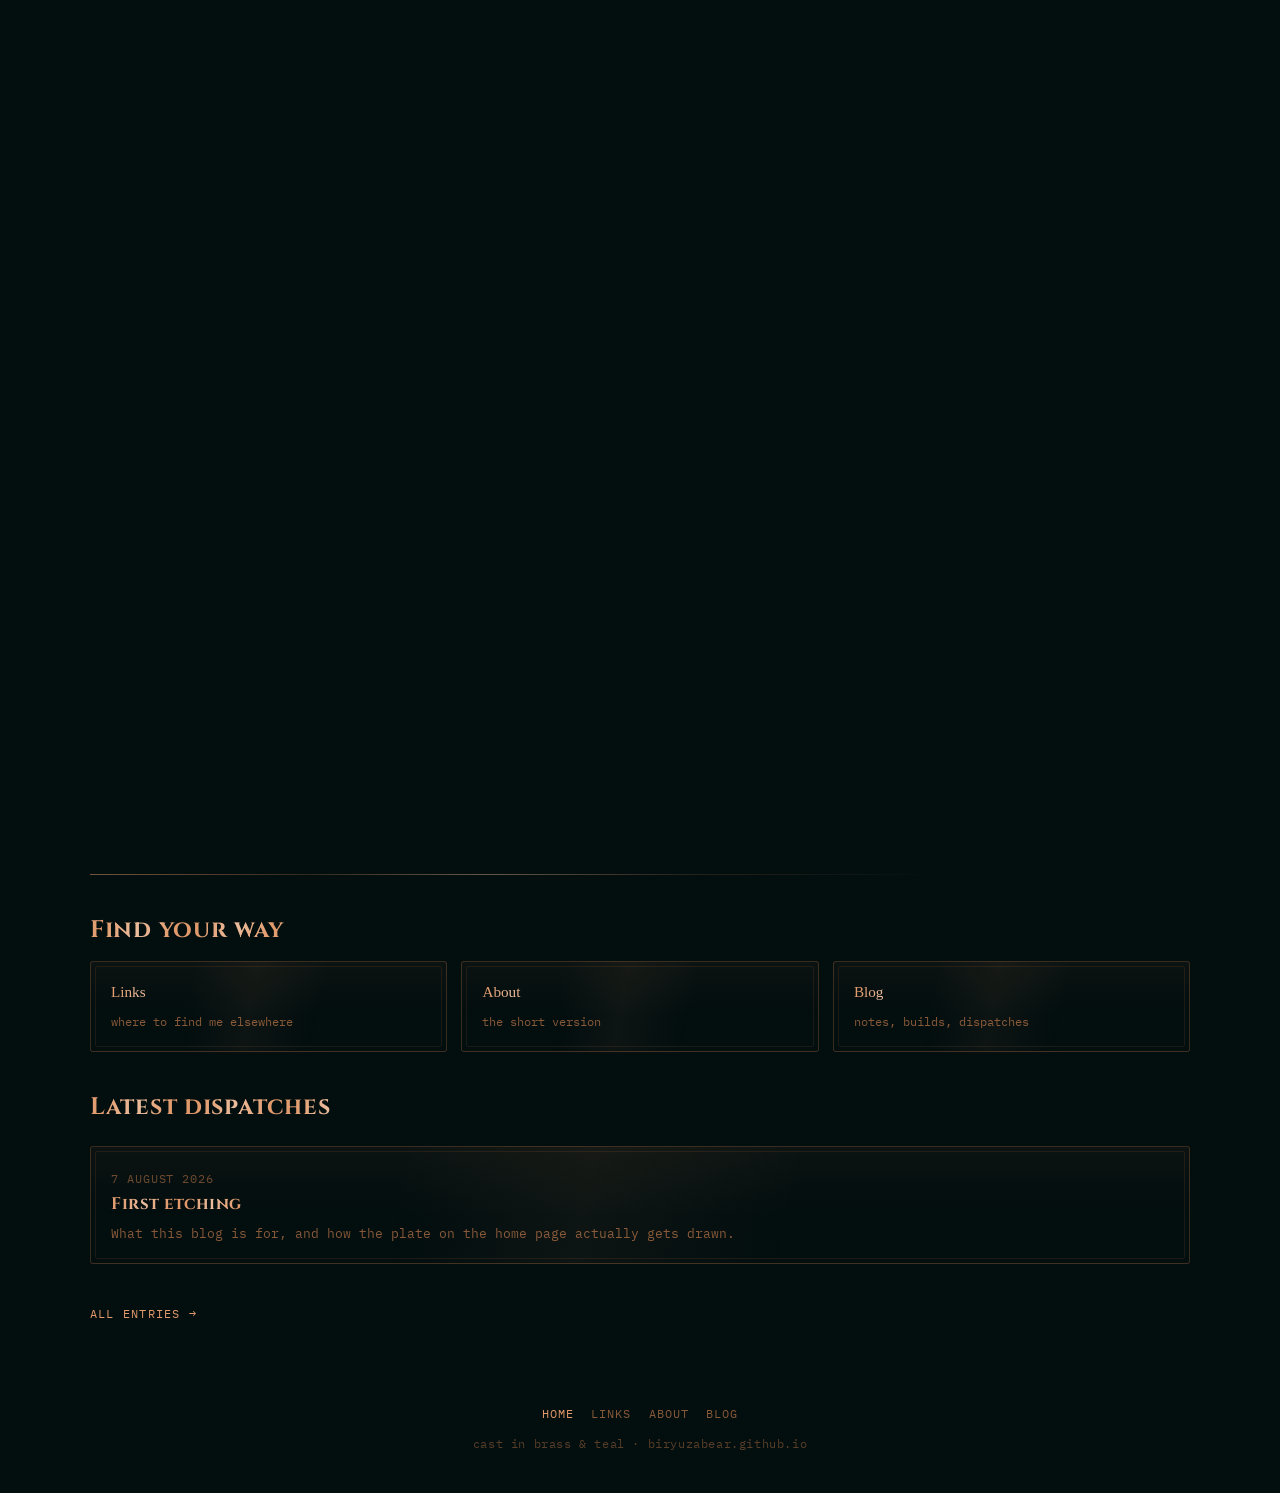
==== commit 82e90023: "Slow the sigil's opening spin so it plays out longer The plate rotates toward its scroll-implied ang" ====
--- a/index.html
+++ b/index.html
@@ -183,7 +183,7 @@
 <script>
   Cindersmith.renderEntries(document.getElementById("latestPosts"), { jsonUrl: "posts.json", hrefPrefix: "blog/", limit: 3 });
 </script>
-<script src="assets/sigil.js?v=17"></script>
+<script src="assets/sigil.js?v=18"></script>
 <script>
   const canvas = document.getElementById("sigilCanvas");
   const seed = Math.floor(Math.random() * 100000);
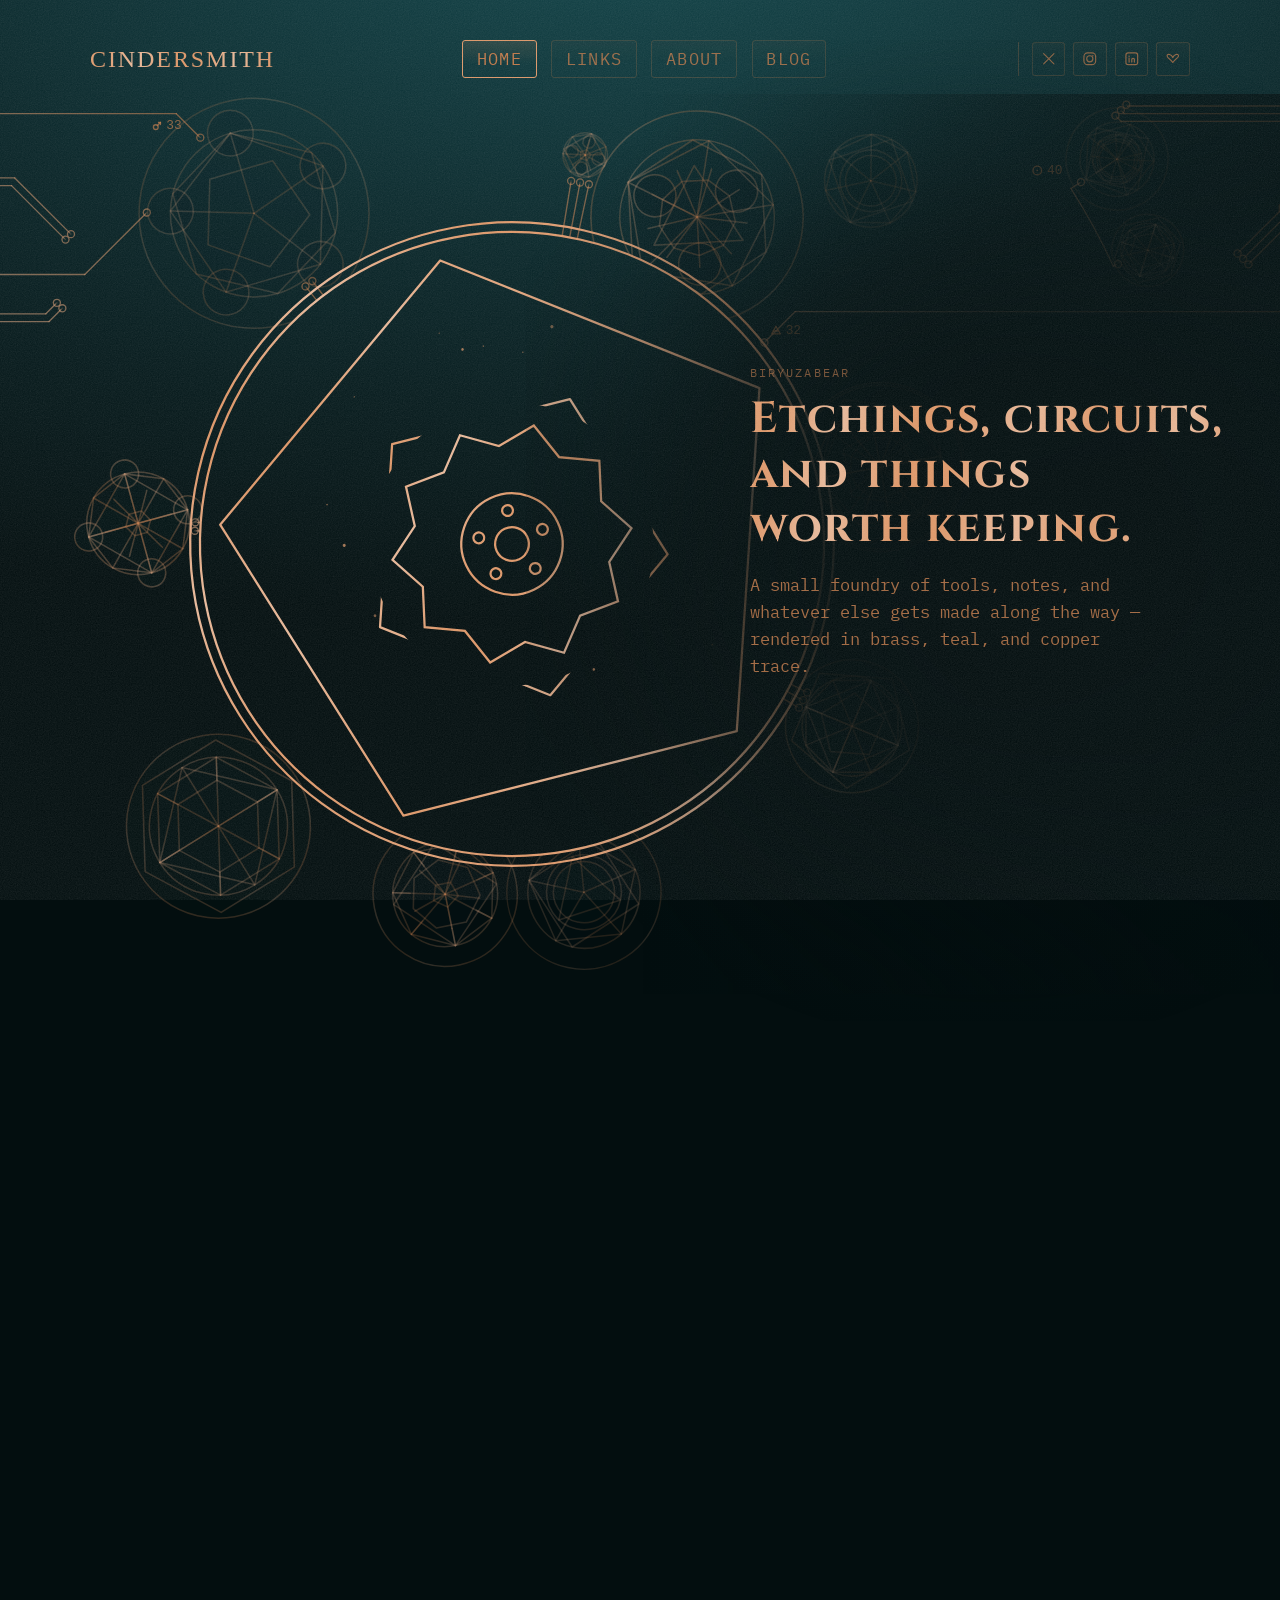
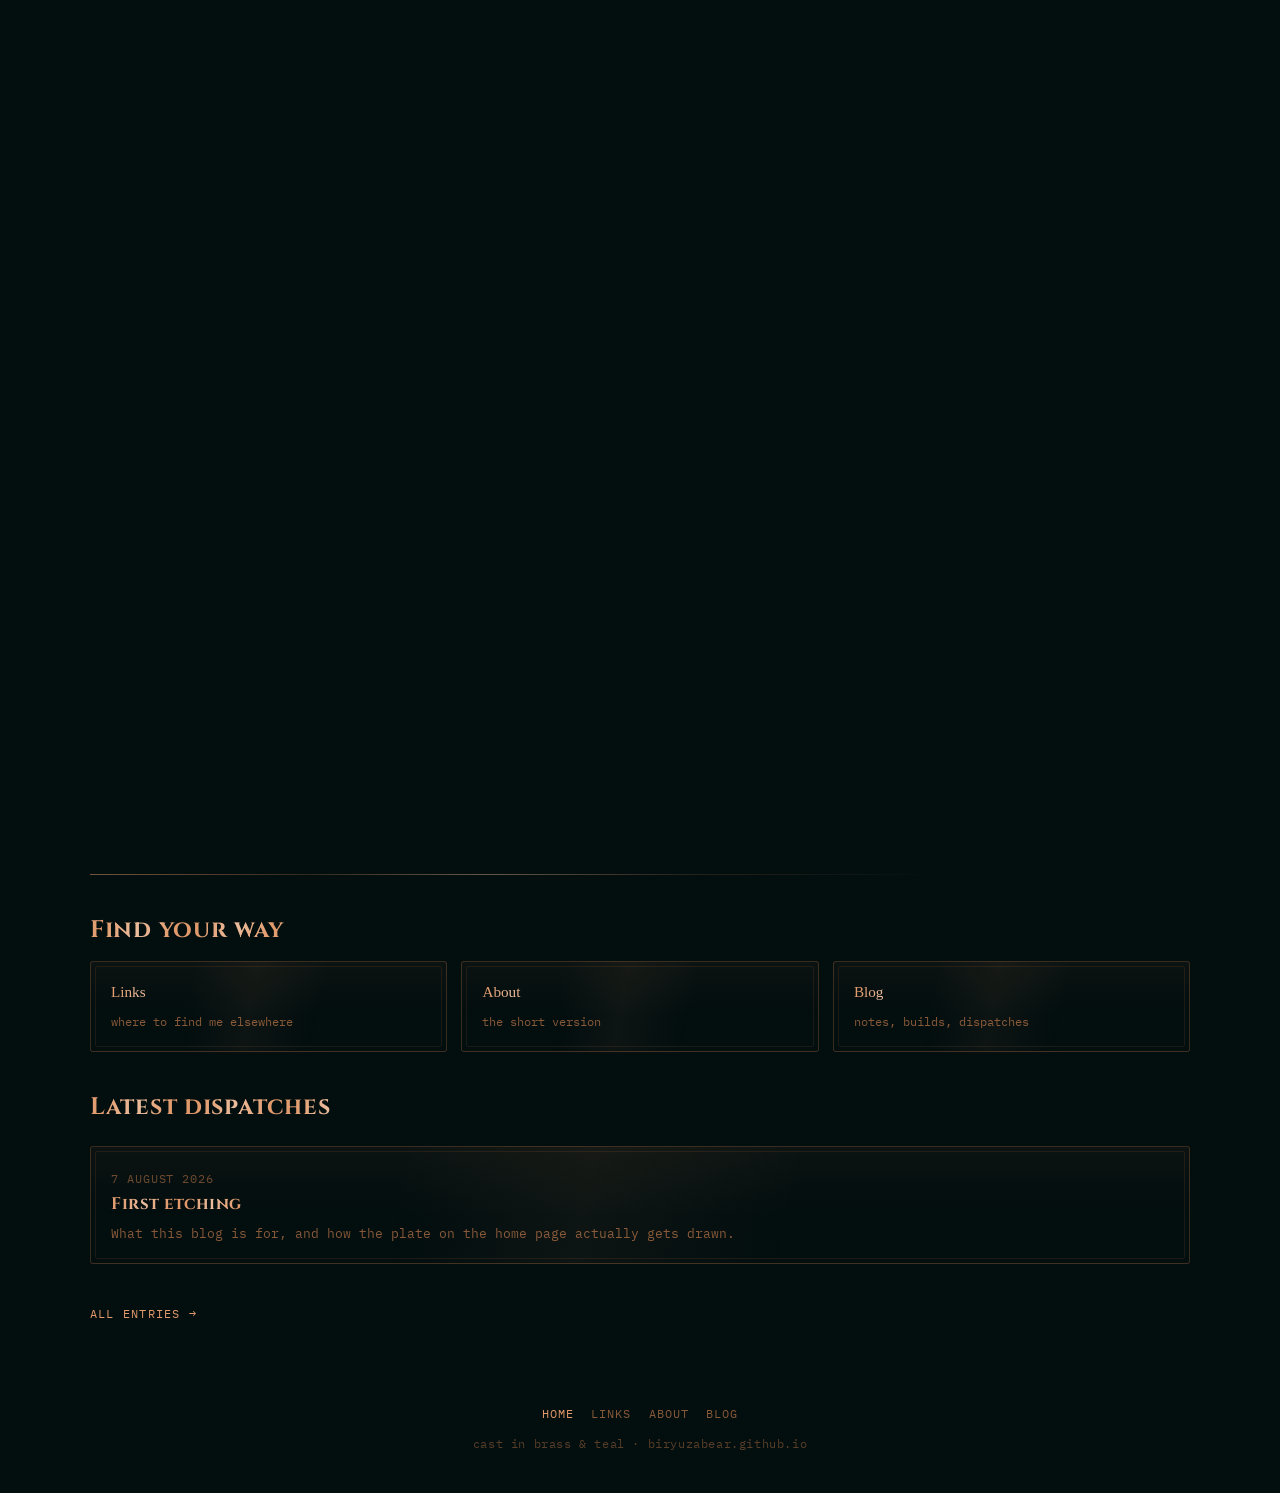
==== commit 417fc765: "Add social icons (X, Instagram, LinkedIn, Bluesky) to the nav and Links social.json + assets/social." ====
--- a/index.html
+++ b/index.html
@@ -139,6 +139,7 @@
     <li><a href="about.html">About</a></li>
     <li><a href="blog/index.html">Blog</a></li>
   </ul>
+  <div class="site-nav-social" id="navSocial"></div>
 </nav>
 
 <main>
@@ -180,8 +181,10 @@
 </footer>
 
 <script src="assets/posts.js?v=17"></script>
+<script src="assets/social.js?v=17"></script>
 <script>
   Cindersmith.renderEntries(document.getElementById("latestPosts"), { jsonUrl: "posts.json", hrefPrefix: "blog/", limit: 3 });
+  Cindersmith.renderSocial(document.getElementById("navSocial"), { jsonUrl: "social.json" });
 </script>
 <script src="assets/sigil.js?v=18"></script>
 <script>
--- a/assets/style.css
+++ b/assets/style.css
@@ -121,6 +121,36 @@
   background: linear-gradient(180deg, rgba(224,153,106,0.14), transparent 65%);
 }
 
+.site-nav-social {
+  display: flex;
+  gap: 0.5rem;
+  margin-left: 0.3rem;
+  padding-left: 0.8rem;
+  border-left: 1px solid var(--line);
+}
+.icon-btn {
+  display: flex;
+  align-items: center;
+  justify-content: center;
+  width: 2.1rem;
+  height: 2.1rem;
+  border: 1px solid var(--line);
+  border-radius: 3px;
+  color: var(--ink);
+  opacity: 0.75;
+  background: linear-gradient(180deg, rgba(193,122,74,0.06), transparent 65%);
+}
+.icon-btn svg { width: 1.1rem; height: 1.1rem; }
+.icon-btn:hover {
+  opacity: 1;
+  color: var(--highlight);
+  border-color: var(--highlight);
+  background: linear-gradient(180deg, rgba(224,153,106,0.14), transparent 65%);
+}
+@media (max-width: 480px) {
+  .site-nav-social { border-left: 0; padding-left: 0; margin-left: 0; }
+}
+
 /* ---- headings ---- */
 h1, h2, h3 {
   font-family: var(--font-display);
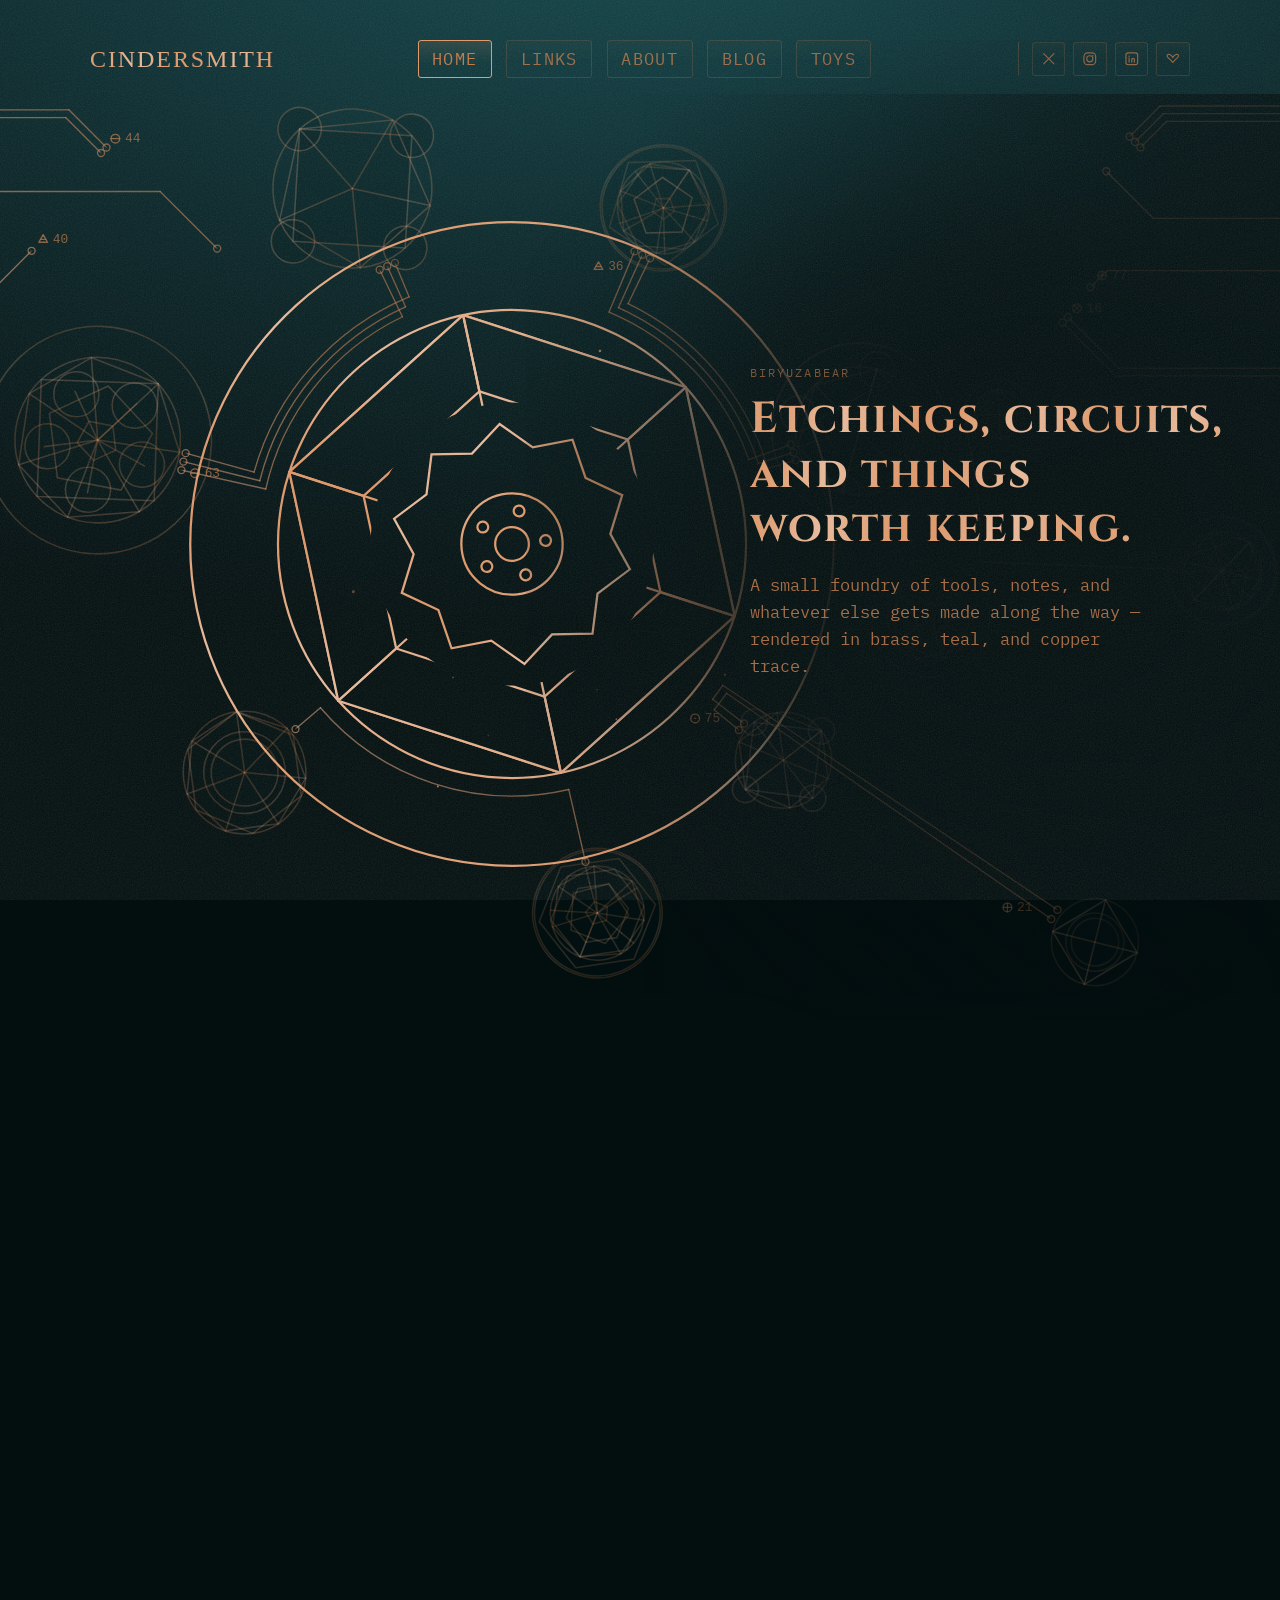
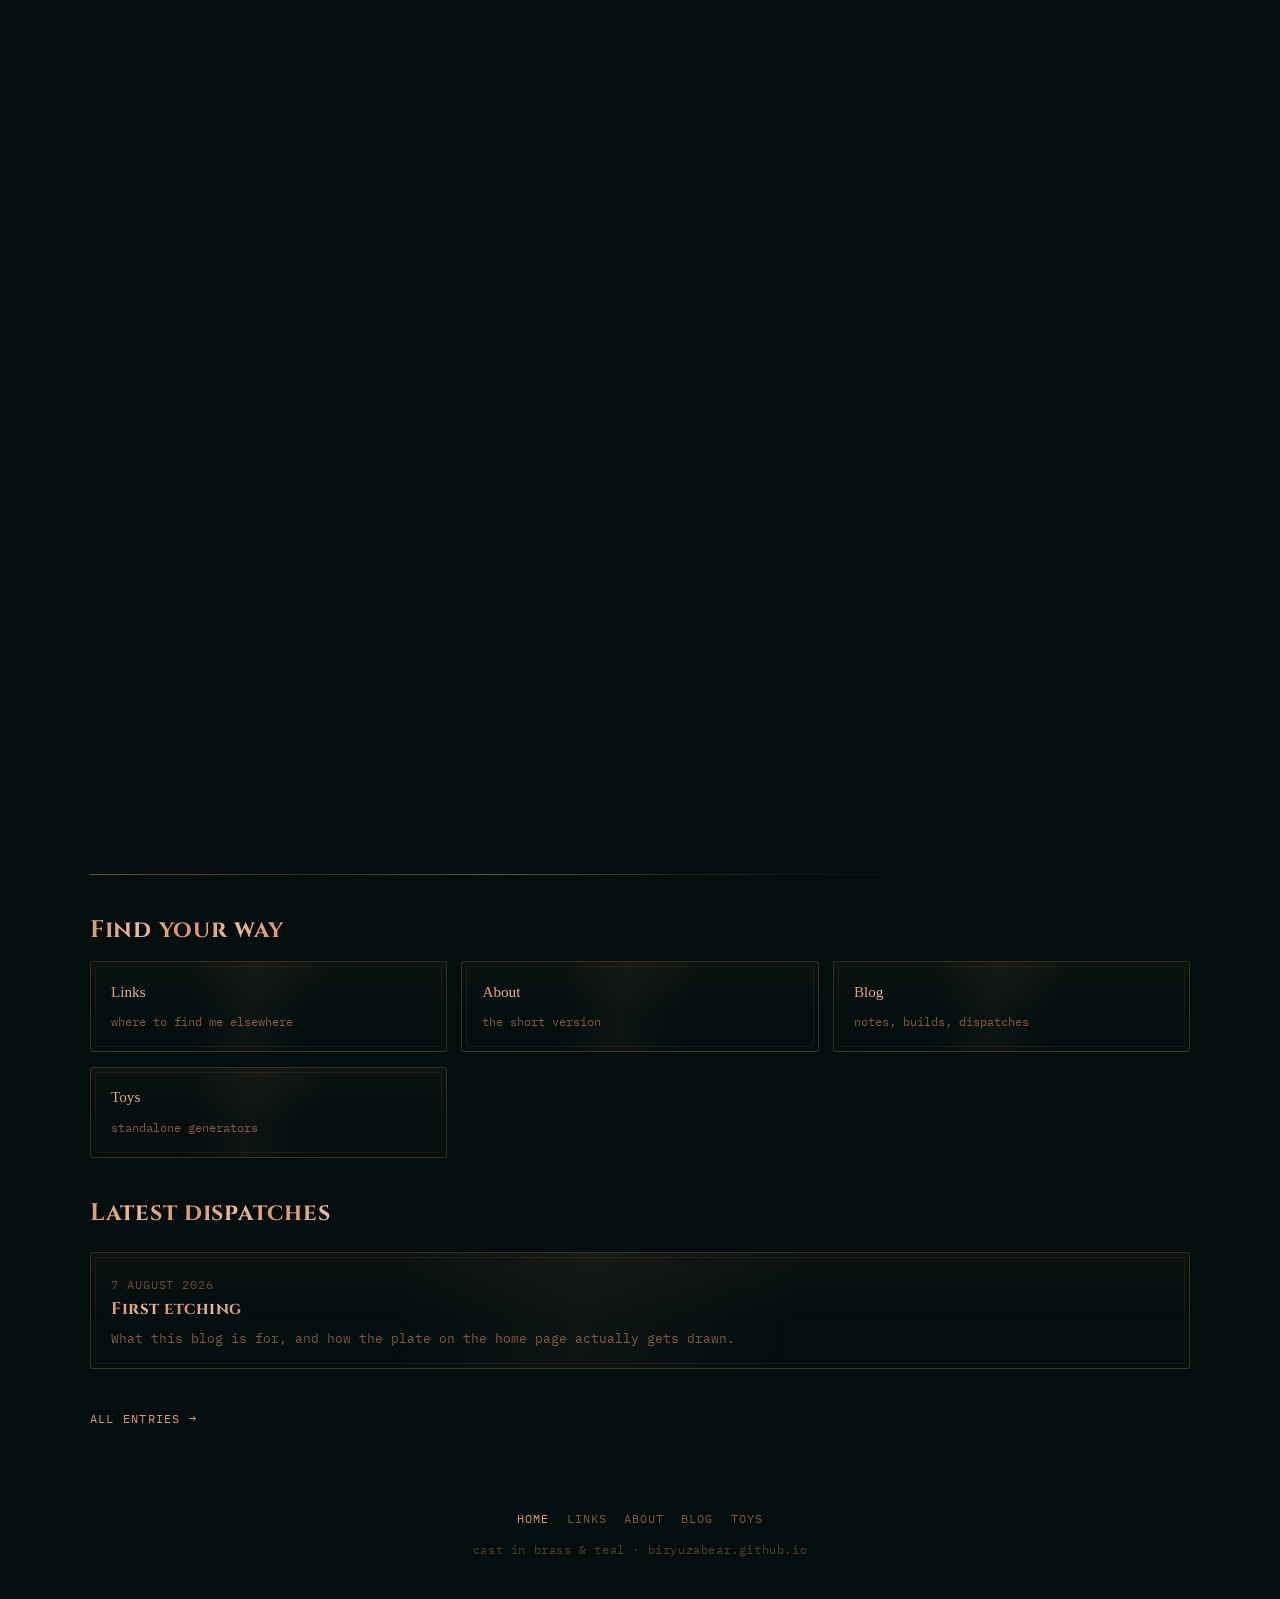
==== commit 04c6f518: "Add a Toys page and stop duplicating social icons on Links Copy the gravure-card and text-background" ====
--- a/index.html
+++ b/index.html
@@ -16,7 +16,7 @@
 <link rel="preconnect" href="https://fonts.googleapis.com">
 <link rel="preconnect" href="https://fonts.gstatic.com" crossorigin>
 <link href="https://fonts.googleapis.com/css2?family=Cinzel:wght@500;700&family=IBM+Plex+Mono:wght@400;500&display=swap" rel="stylesheet">
-<link rel="stylesheet" href="assets/style.css?v=17">
+<link rel="stylesheet" href="assets/style.css?v=18">
 <style>
   /* The stage is taller than the viewport and the plate sticks inside it, so
      there is room to scroll the animation in place before the page moves on. */
@@ -42,27 +42,6 @@
     order: -1;
   }
   .hero canvas { width: 100%; height: 100%; display: block; }
-  .grid {
-    display: grid;
-    grid-template-columns: repeat(auto-fit, minmax(150px, 1fr));
-    gap: 0.9rem;
-    margin-top: 1rem;
-  }
-  .grid a.plate {
-    text-decoration: none;
-    color: var(--ink);
-    display: block;
-  }
-  .grid a.plate .k {
-    font-family: var(--font-display);
-    font-size: 0.95rem;
-    display: block;
-    margin-bottom: 0.25rem;
-  }
-  .grid a.plate .d {
-    font-size: 0.78rem;
-    opacity: 0.7;
-  }
 
   @media (min-width: 900px) {
     /* The plate spans the full viewport width and the text sits on top of it,
@@ -126,7 +105,6 @@
     }
     h1 { font-size: clamp(2.2rem, 3.4vw, 3.2rem); }
     .lede { max-width: 40ch; font-size: 1.05rem; }
-    .grid { grid-template-columns: repeat(3, 1fr); }
   }
 </style>
 </head>
@@ -138,6 +116,7 @@
     <li><a href="links.html">Links</a></li>
     <li><a href="about.html">About</a></li>
     <li><a href="blog/index.html">Blog</a></li>
+    <li><a href="toys/index.html">Toys</a></li>
   </ul>
   <div class="site-nav-social" id="navSocial"></div>
 </nav>
@@ -161,6 +140,7 @@
     <a class="plate" href="links.html"><span class="k metal">Links</span><span class="d">where to find me elsewhere</span></a>
     <a class="plate" href="about.html"><span class="k metal">About</span><span class="d">the short version</span></a>
     <a class="plate" href="blog/index.html"><span class="k metal">Blog</span><span class="d">notes, builds, dispatches</span></a>
+    <a class="plate" href="toys/index.html"><span class="k metal">Toys</span><span class="d">standalone generators</span></a>
   </div>
 
   <h2>Latest dispatches</h2>
@@ -176,12 +156,13 @@
     <a href="links.html">Links</a>
     <a href="about.html">About</a>
     <a href="blog/index.html">Blog</a>
+    <a href="toys/index.html">Toys</a>
   </nav>
   <p class="foot-line">cast in brass &amp; teal · biryuzabear.github.io</p>
 </footer>
 
-<script src="assets/posts.js?v=17"></script>
-<script src="assets/social.js?v=17"></script>
+<script src="assets/posts.js?v=18"></script>
+<script src="assets/social.js?v=18"></script>
 <script>
   Cindersmith.renderEntries(document.getElementById("latestPosts"), { jsonUrl: "posts.json", hrefPrefix: "blog/", limit: 3 });
   Cindersmith.renderSocial(document.getElementById("navSocial"), { jsonUrl: "social.json" });
--- a/assets/style.css
+++ b/assets/style.css
@@ -222,6 +222,33 @@
   pointer-events: none;
 }
 
+/* ---- grid: plate cards in columns, shared by the homepage's "Find your
+   way" and the Toys index ---- */
+.grid {
+  display: grid;
+  grid-template-columns: repeat(auto-fit, minmax(150px, 1fr));
+  gap: 0.9rem;
+  margin-top: 1rem;
+}
+.grid a.plate {
+  text-decoration: none;
+  color: var(--ink);
+  display: block;
+}
+.grid a.plate .k {
+  font-family: var(--font-display);
+  font-size: 0.95rem;
+  display: block;
+  margin-bottom: 0.25rem;
+}
+.grid a.plate .d {
+  font-size: 0.78rem;
+  opacity: 0.7;
+}
+@media (min-width: 900px) {
+  .grid { grid-template-columns: repeat(3, 1fr); }
+}
+
 /* ---- post: shared by every entry in blog/ ---- */
 .post-meta {
   font-size: 0.72rem;
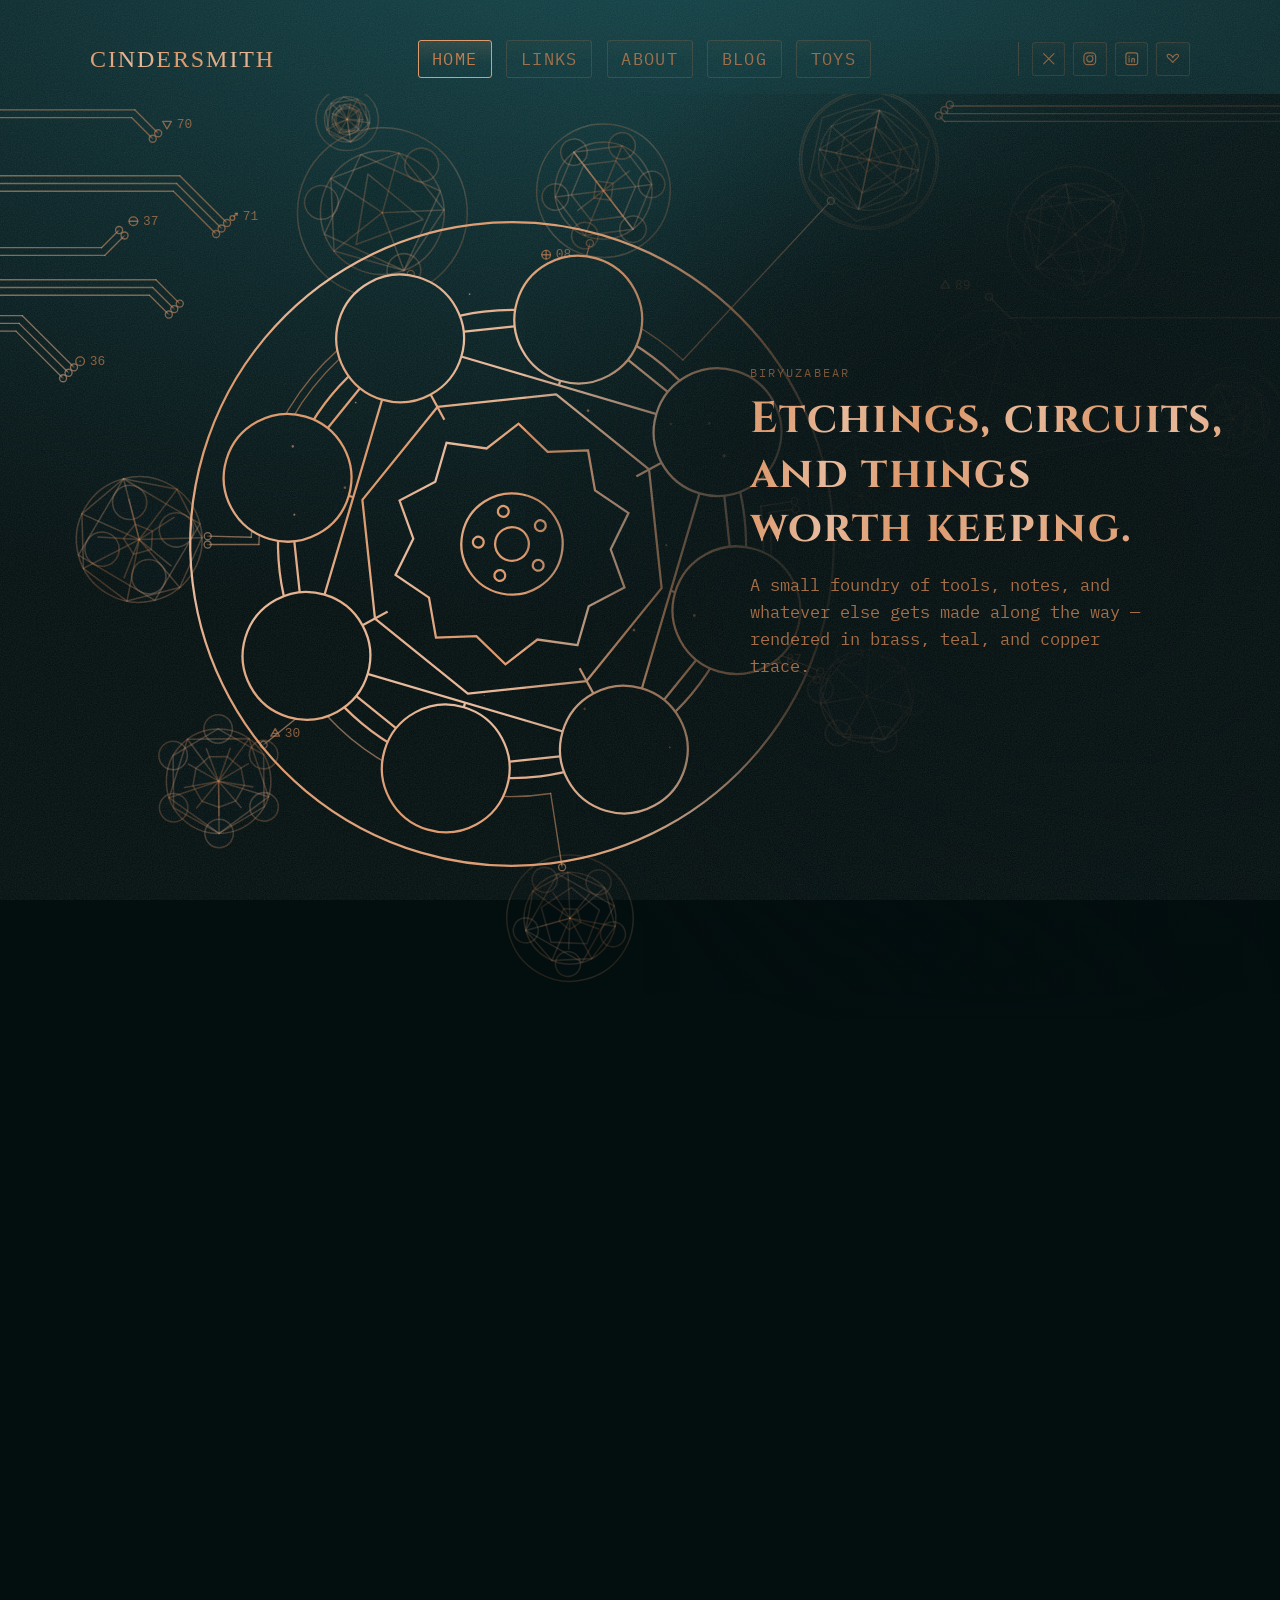
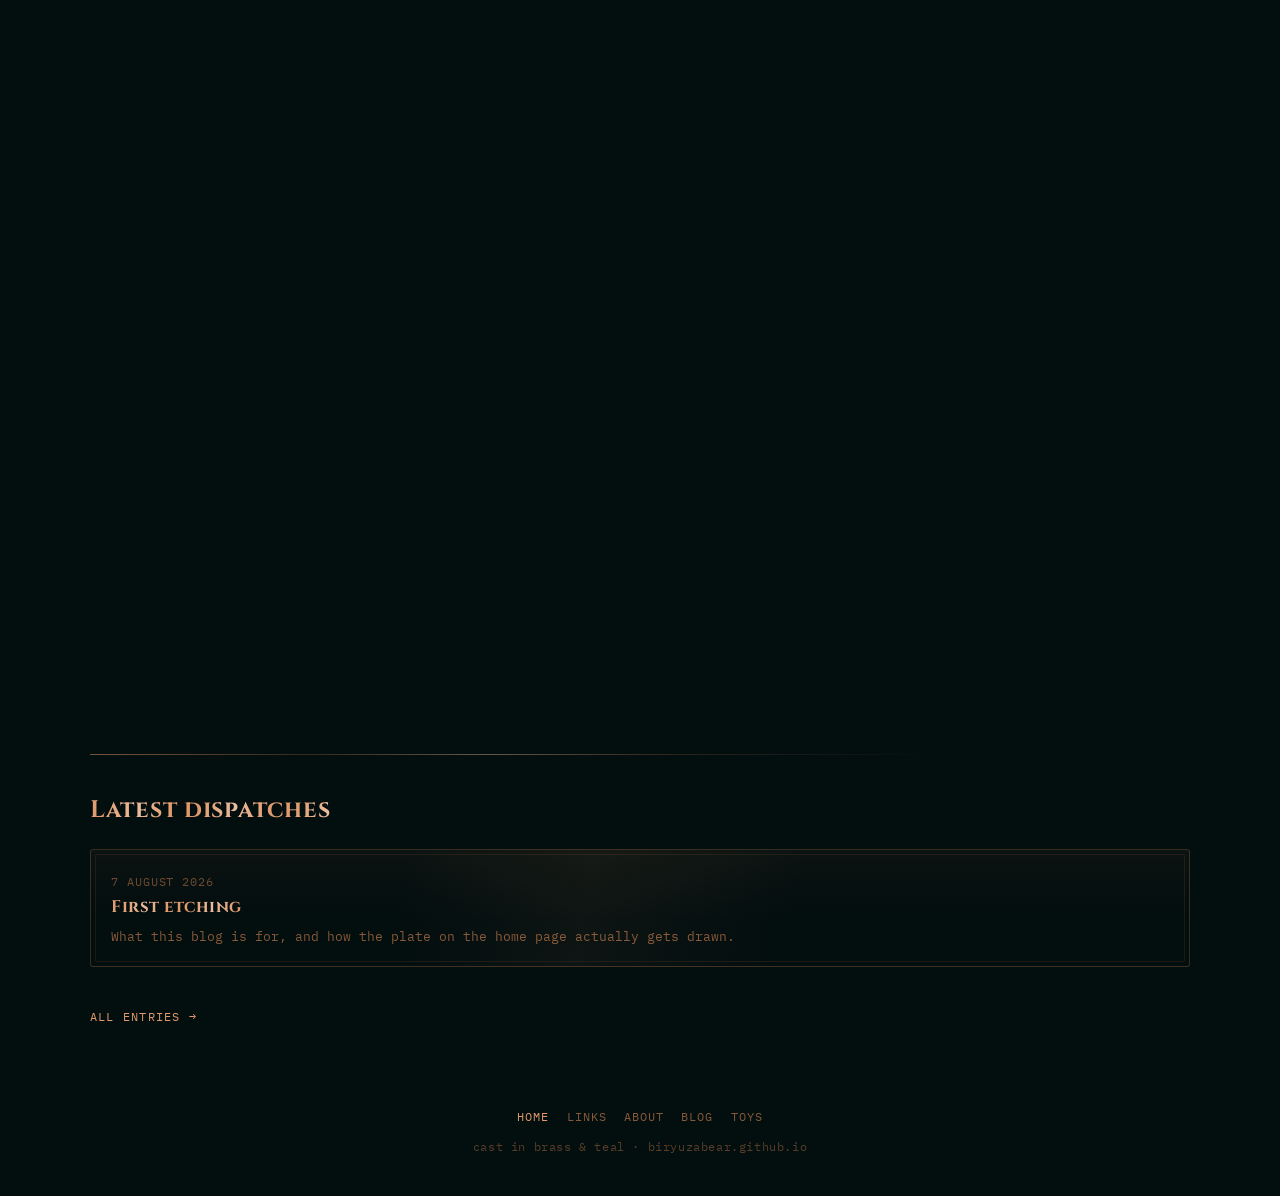
==== commit b8917ac2: "Triple the hero scroll runway and drop the redundant link grid The scroll-driven spin now plays out " ====
--- a/index.html
+++ b/index.html
@@ -21,7 +21,7 @@
   /* The stage is taller than the viewport and the plate sticks inside it, so
      there is room to scroll the animation in place before the page moves on. */
   .hero-stage {
-    min-height: 210vh;
+    min-height: 630vh;
     margin: 0 calc(var(--gap) * -1);
     padding: 0 var(--gap);
   }
@@ -47,7 +47,7 @@
     /* The plate spans the full viewport width and the text sits on top of it,
        so the field reads as the page's ground, not a picture in a box. */
     .hero-stage {
-      min-height: 260vh;
+      min-height: 780vh;
       margin: 0 calc(50% - 50vw);
       padding: 0;
     }
@@ -135,14 +135,6 @@
 
   <hr class="trace-rule">
 
-  <h2>Find your way</h2>
-  <div class="grid">
-    <a class="plate" href="links.html"><span class="k metal">Links</span><span class="d">where to find me elsewhere</span></a>
-    <a class="plate" href="about.html"><span class="k metal">About</span><span class="d">the short version</span></a>
-    <a class="plate" href="blog/index.html"><span class="k metal">Blog</span><span class="d">notes, builds, dispatches</span></a>
-    <a class="plate" href="toys/index.html"><span class="k metal">Toys</span><span class="d">standalone generators</span></a>
-  </div>
-
   <h2>Latest dispatches</h2>
   <div class="entries" id="latestPosts"></div>
   <div class="post-foot">
